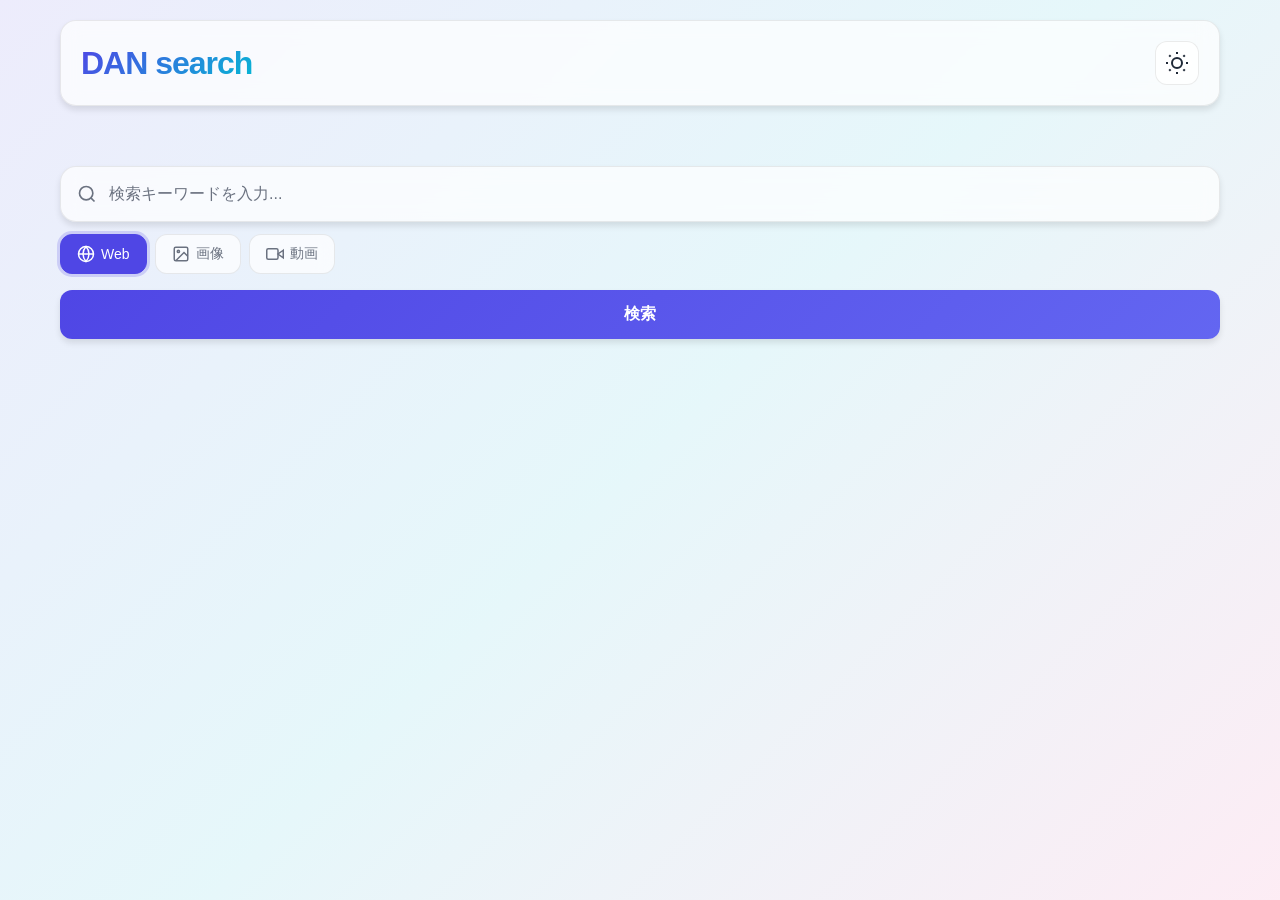
==== index.html @ fa03c146 "Add files via upload" ====
<!DOCTYPE html>
<html lang="ja">
<head>
    <meta charset="UTF-8">
    <meta name="viewport" content="width=device-width, initial-scale=1.0">
    <title>DAN search - 検索エンジン</title>
    <link rel="stylesheet" href="style.css">
    <link rel="icon" href="data:image/svg+xml,<svg xmlns='http://www.w3.org/2000/svg' viewBox='0 0 100 100'><text y='75' font-size='75' fill='%234F46E5'>D</text></svg>">
</head>
<body>
    <div class="background-gradient"></div>
    
    <div class="container">
        <!-- ヘッダー -->
        <header class="header">
            <div class="logo-section">
                <h1 class="logo">DAN search</h1>
            </div>
            <button class="theme-toggle" id="themeToggle" title="テーマ切り替え">
                <svg width="24" height="24" viewBox="0 0 24 24" fill="none" stroke="currentColor" stroke-width="2">
                    <circle cx="12" cy="12" r="5"></circle>
                    <line x1="12" y1="1" x2="12" y2="3"></line>
                    <line x1="12" y1="21" x2="12" y2="23"></line>
                    <line x1="4.22" y1="4.22" x2="5.64" y2="5.64"></line>
                    <line x1="18.36" y1="18.36" x2="19.78" y2="19.78"></line>
                    <line x1="1" y1="12" x2="3" y2="12"></line>
                    <line x1="21" y1="12" x2="23" y2="12"></line>
                    <line x1="4.22" y1="19.78" x2="5.64" y2="18.36"></line>
                    <line x1="18.36" y1="5.64" x2="19.78" y2="4.22"></line>
                </svg>
            </button>
        </header>

        <!-- 検索セクション -->
        <div class="search-section" id="searchSection">
            <div class="search-box-wrapper">
                <div class="search-box">
                    <svg class="search-icon" width="20" height="20" viewBox="0 0 24 24" fill="none" stroke="currentColor" stroke-width="2">
                        <circle cx="11" cy="11" r="8"></circle>
                        <path d="m21 21-4.35-4.35"></path>
                    </svg>
                    <input 
                        type="text" 
                        id="searchInput" 
                        class="search-input" 
                        placeholder="検索キーワードを入力..."
                        autocomplete="off"
                    >
                    <button class="clear-btn" id="clearBtn" style="display: none;">
                        <svg width="18" height="18" viewBox="0 0 24 24" fill="none" stroke="currentColor" stroke-width="2">
                            <line x1="18" y1="6" x2="6" y2="18"></line>
                            <line x1="6" y1="6" x2="18" y2="18"></line>
                        </svg>
                    </button>
                </div>

                <!-- タブ -->
                <div class="search-tabs">
                    <button class="tab-btn active" data-type="web">
                        <svg width="18" height="18" viewBox="0 0 24 24" fill="none" stroke="currentColor" stroke-width="2">
                            <circle cx="12" cy="12" r="10"></circle>
                            <path d="M2 12h20"></path>
                            <path d="M12 2a15.3 15.3 0 0 1 4 10 15.3 15.3 0 0 1-4 10 15.3 15.3 0 0 1-4-10 15.3 15.3 0 0 1 4-10z"></path>
                        </svg>
                        Web
                    </button>
                    <button class="tab-btn" data-type="image">
                        <svg width="18" height="18" viewBox="0 0 24 24" fill="none" stroke="currentColor" stroke-width="2">
                            <rect x="3" y="3" width="18" height="18" rx="2" ry="2"></rect>
                            <circle cx="8.5" cy="8.5" r="1.5"></circle>
                            <polyline points="21 15 16 10 5 21"></polyline>
                        </svg>
                        画像
                    </button>
                    <button class="tab-btn" data-type="video">
                        <svg width="18" height="18" viewBox="0 0 24 24" fill="none" stroke="currentColor" stroke-width="2">
                            <polygon points="23 7 16 12 23 17 23 7"></polygon>
                            <rect x="1" y="5" width="15" height="14" rx="2" ry="2"></rect>
                        </svg>
                        動画
                    </button>
                </div>
            </div>

            <!-- 検索ボタン -->
            <button class="search-btn" id="searchBtn">検索</button>
        </div>

        <!-- 結果セクション -->
        <div class="results-section" id="resultsSection" style="display: none;">
            <div class="results-header">
                <h2>検索結果</h2>
                <button class="back-btn" id="backBtn">← 戻る</button>
            </div>
            
            <div class="loading" id="loading" style="display: none;">
                <div class="spinner"></div>
                <p>検索中...</p>
            </div>

            <div class="results-container" id="resultsContainer"></div>
            <div class="error-message" id="errorMessage" style="display: none;"></div>
        </div>
    </div>

    <script src="script.js"></script>
</body>
</html>
---- style.css ----
/* ===== カラースキーム定義 ===== */
:root {
    --primary: #4F46E5;
    --primary-light: #6366F1;
    --primary-dark: #4338CA;
    --secondary: #06B6D4;
    --accent: #EC4899;
    --bg-primary: #ffffff;
    --bg-secondary: #F3F4F6;
    --bg-glass: rgba(255, 255, 255, 0.7);
    --text-primary: #1F2937;
    --text-secondary: #6B7280;
    --border-color: rgba(0, 0, 0, 0.08);
    --shadow-sm: 0 1px 2px rgba(0, 0, 0, 0.05);
    --shadow-md: 0 4px 6px rgba(0, 0, 0, 0.1);
    --shadow-lg: 0 10px 25px rgba(0, 0, 0, 0.15);
}

/* ダークモード */
[data-theme="dark"] {
    --bg-primary: #111827;
    --bg-secondary: #1F2937;
    --bg-glass: rgba(17, 24, 39, 0.7);
    --text-primary: #F9FAFB;
    --text-secondary: #D1D5DB;
    --border-color: rgba(255, 255, 255, 0.1);
    --shadow-lg: 0 10px 25px rgba(0, 0, 0, 0.3);
}

* {
    margin: 0;
    padding: 0;
    box-sizing: border-box;
}

html, body {
    height: 100%;
    width: 100%;
}

body {
    font-family: 'Segoe UI', -apple-system, BlinkMacSystemFont, 'Helvetica Neue', sans-serif;
    background-color: var(--bg-primary);
    color: var(--text-primary);
    transition: background-color 0.3s ease, color 0.3s ease;
    overflow-x: hidden;
}

/* ===== バックグラウンドグラデーション ===== */
.background-gradient {
    position: fixed;
    top: 0;
    left: 0;
    width: 100%;
    height: 100%;
    z-index: -1;
    background: linear-gradient(135deg, 
        var(--primary) 0%, 
        var(--secondary) 50%, 
        var(--accent) 100%);
    opacity: 0.1;
    pointer-events: none;
}

[data-theme="dark"] .background-gradient {
    opacity: 0.05;
}

/* ===== コンテナ ===== */
.container {
    max-width: 1200px;
    margin: 0 auto;
    padding: 20px;
    min-height: 100vh;
}

/* ===== ヘッダー ===== */
.header {
    display: flex;
    justify-content: space-between;
    align-items: center;
    margin-bottom: 60px;
    padding: 20px;
    background: var(--bg-glass);
    backdrop-filter: blur(10px);
    border-radius: 16px;
    border: 1px solid var(--border-color);
    box-shadow: var(--shadow-md);
    animation: slideDown 0.5s ease;
}

@keyframes slideDown {
    from {
        opacity: 0;
        transform: translateY(-20px);
    }
    to {
        opacity: 1;
        transform: translateY(0);
    }
}

.logo-section {
    display: flex;
    align-items: center;
    gap: 12px;
}

.logo {
    font-size: 32px;
    font-weight: 800;
    background: linear-gradient(135deg, var(--primary) 0%, var(--secondary) 100%);
    -webkit-background-clip: text;
    -webkit-text-fill-color: transparent;
    background-clip: text;
    letter-spacing: -1px;
}

/* ===== テーマトグルボタン ===== */
.theme-toggle {
    width: 44px;
    height: 44px;
    border-radius: 12px;
    border: 1px solid var(--border-color);
    background: var(--bg-glass);
    backdrop-filter: blur(10px);
    cursor: pointer;
    display: flex;
    align-items: center;
    justify-content: center;
    color: var(--text-primary);
    transition: all 0.3s ease;
}

.theme-toggle:hover {
    background: var(--primary);
    color: white;
    transform: scale(1.05);
}

/* ===== 検索セクション ===== */
.search-section {
    display: flex;
    flex-direction: column;
    gap: 16px;
    margin-bottom: 40px;
    animation: fadeInUp 0.6s ease 0.1s both;
}

@keyframes fadeInUp {
    from {
        opacity: 0;
        transform: translateY(20px);
    }
    to {
        opacity: 1;
        transform: translateY(0);
    }
}

.search-box-wrapper {
    display: flex;
    flex-direction: column;
    gap: 12px;
}

.search-box {
    display: flex;
    align-items: center;
    background: var(--bg-glass);
    backdrop-filter: blur(10px);
    border: 1px solid var(--border-color);
    border-radius: 16px;
    padding: 0 16px;
    height: 56px;
    box-shadow: var(--shadow-md);
    transition: all 0.3s ease;
}

.search-box:focus-within {
    border-color: var(--primary);
    box-shadow: var(--shadow-lg), 0 0 0 3px rgba(79, 70, 229, 0.1);
}

.search-icon {
    color: var(--text-secondary);
    margin-right: 12px;
    flex-shrink: 0;
}

.search-input {
    flex: 1;
    border: none;
    background: transparent;
    font-size: 16px;
    color: var(--text-primary);
    outline: none;
    font-family: inherit;
}

.search-input::placeholder {
    color: var(--text-secondary);
}

.clear-btn {
    background: none;
    border: none;
    cursor: pointer;
    color: var(--text-secondary);
    padding: 4px;
    display: flex;
    align-items: center;
    justify-content: center;
    transition: color 0.2s ease;
}

.clear-btn:hover {
    color: var(--text-primary);
}

/* ===== タブ ===== */
.search-tabs {
    display: flex;
    gap: 8px;
    flex-wrap: wrap;
}

.tab-btn {
    display: flex;
    align-items: center;
    gap: 6px;
    padding: 10px 16px;
    background: var(--bg-glass);
    backdrop-filter: blur(10px);
    border: 1px solid var(--border-color);
    border-radius: 12px;
    color: var(--text-secondary);
    cursor: pointer;
    font-size: 14px;
    font-weight: 500;
    transition: all 0.3s ease;
}

.tab-btn:hover {
    border-color: var(--primary);
    color: var(--primary);
    transform: translateY(-2px);
}

.tab-btn.active {
    background: var(--primary);
    color: white;
    border-color: var(--primary);
    box-shadow: 0 0 0 3px rgba(79, 70, 229, 0.2);
}

/* ===== 検索ボタン ===== */
.search-btn {
    padding: 14px 32px;
    background: linear-gradient(135deg, var(--primary) 0%, var(--primary-light) 100%);
    color: white;
    border: none;
    border-radius: 12px;
    font-size: 16px;
    font-weight: 600;
    cursor: pointer;
    transition: all 0.3s ease;
    box-shadow: var(--shadow-md);
    min-height: 48px;
}

.search-btn:hover {
    transform: translateY(-2px);
    box-shadow: var(--shadow-lg);
}

.search-btn:active {
    transform: translateY(0);
}

/* ===== 結果セクション ===== */
.results-section {
    animation: fadeInUp 0.6s ease;
}

.results-header {
    display: flex;
    justify-content: space-between;
    align-items: center;
    margin-bottom: 24px;
    padding: 20px;
    background: var(--bg-glass);
    backdrop-filter: blur(10px);
    border-radius: 16px;
    border: 1px solid var(--border-color);
}

.results-header h2 {
    font-size: 24px;
    font-weight: 700;
}

.back-btn {
    padding: 10px 16px;
    background: var(--bg-secondary);
    border: 1px solid var(--border-color);
    border-radius: 8px;
    color: var(--text-primary);
    cursor: pointer;
    font-weight: 500;
    transition: all 0.3s ease;
}

.back-btn:hover {
    background: var(--primary);
    color: white;
    transform: translateX(-4px);
}

/* ===== ローディング ===== */
.loading {
    display: flex;
    flex-direction: column;
    align-items: center;
    justify-content: center;
    padding: 60px 20px;
}

.spinner {
    width: 48px;
    height: 48px;
    border: 4px solid var(--border-color);
    border-top-color: var(--primary);
    border-radius: 50%;
    animation: spin 1s linear infinite;
    margin-bottom: 16px;
}

@keyframes spin {
    to { transform: rotate(360deg); }
}

.loading p {
    color: var(--text-secondary);
    font-size: 16px;
}

/* ===== 結果コンテナ ===== */
.results-container {
    display: grid;
    grid-template-columns: repeat(auto-fill, minmax(300px, 1fr));
    gap: 16px;
}

.result-card {
    background: var(--bg-glass);
    backdrop-filter: blur(10px);
    border: 1px solid var(--border-color);
    border-radius: 12px;
    overflow: hidden;
    transition: all 0.3s ease;
    animation: scaleIn 0.4s ease;
}

@keyframes scaleIn {
    from {
        opacity: 0;
        transform: scale(0.95);
    }
    to {
        opacity: 1;
        transform: scale(1);
    }
}

.result-card:hover {
    transform: translateY(-4px);
    box-shadow: var(--shadow-lg);
    border-color: var(--primary);
}

/* ===== Web検索結果 ===== */
.result-text {
    padding: 16px;
}

.result-text a {
    display: block;
    color: var(--primary);
    text-decoration: none;
    font-size: 16px;
    font-weight: 600;
    margin-bottom: 8px;
    transition: color 0.2s ease;
    word-break: break-word;
}

.result-text a:hover {
    color: var(--primary-dark);
    text-decoration: underline;
}

.result-url {
    color: var(--text-secondary);
    font-size: 12px;
    margin-bottom: 8px;
    word-break: break-all;
}

.result-description {
    color: var(--text-primary);
    font-size: 14px;
    line-height: 1.5;
}

/* ===== 画像検索結果 ===== */
.result-image {
    width: 100%;
    height: 200px;
    object-fit: cover;
    background: var(--bg-secondary);
}

.image-info {
    padding: 12px;
}

.image-title {
    color: var(--text-primary);
    font-size: 14px;
    font-weight: 600;
    margin-bottom: 8px;
    word-break: break-word;
}

/* ===== エラーメッセージ ===== */
.error-message {
    padding: 20px;
    background: rgba(239, 68, 68, 0.1);
    border: 1px solid rgba(239, 68, 68, 0.3);
    border-radius: 12px;
    color: #DC2626;
    text-align: center;
}

/* ===== スマートフォン対応 ===== */
@media (max-width: 768px) {
    .container {
        padding: 12px;
    }

    .header {
        margin-bottom: 40px;
        padding: 16px;
    }

    .logo {
        font-size: 24px;
    }

    .search-section {
        margin-bottom: 30px;
    }

    .search-box {
        height: 48px;
        padding: 0 12px;
    }

    .search-input {
        font-size: 16px;
    }

    .search-tabs {
        justify-content: space-between;
    }

    .tab-btn {
        flex: 1;
        min-width: calc(33.333% - 6px);
        justify-content: center;
    }

    .search-btn {
        font-size: 14px;
        padding: 12px 24px;
    }

    .results-container {
        grid-template-columns: 1fr;
    }

    .results-header {
        flex-direction: column;
        gap: 12px;
        align-items: flex-start;
    }

    .back-btn {
        width: 100%;
        text-align: center;
    }

    .result-image {
        height: 250px;
    }
}

@media (max-width: 480px) {
    .container {
        padding: 8px;
    }

    .logo {
        font-size: 20px;
    }

    .search-box {
        border-radius: 12px;
    }

    .tab-btn {
        min-width: calc(33.333% - 4px);
        padding: 8px 8px;
        font-size: 12px;
    }

    .tab-btn svg {
        width: 16px;
        height: 16px;
    }

    .results-header h2 {
        font-size: 20px;
    }

    .result-text a {
        font-size: 14px;
    }

    .result-description {
        font-size: 13px;
    }
}

/* ===== ダークモード用の追加スタイル ===== */
[data-theme="dark"] .search-box:focus-within {
    box-shadow: var(--shadow-lg), 0 0 0 3px rgba(99, 102, 241, 0.2);
}

[data-theme="dark"] .tab-btn.active {
    box-shadow: 0 0 0 3px rgba(99, 102, 241, 0.3);
}

/* ===== アクセシビリティ ===== */
@media (prefers-reduced-motion: reduce) {
    * {
        animation-duration: 0.01ms !important;
        animation-iteration-count: 1 !important;
        transition-duration: 0.01ms !important;
    }
}

/* ===== プリント対応 ===== */
@media print {
    .header,
    .search-section,
    .back-btn,
    .theme-toggle {
        display: none;
    }

    .result-card {
        page-break-inside: avoid;
    }
}
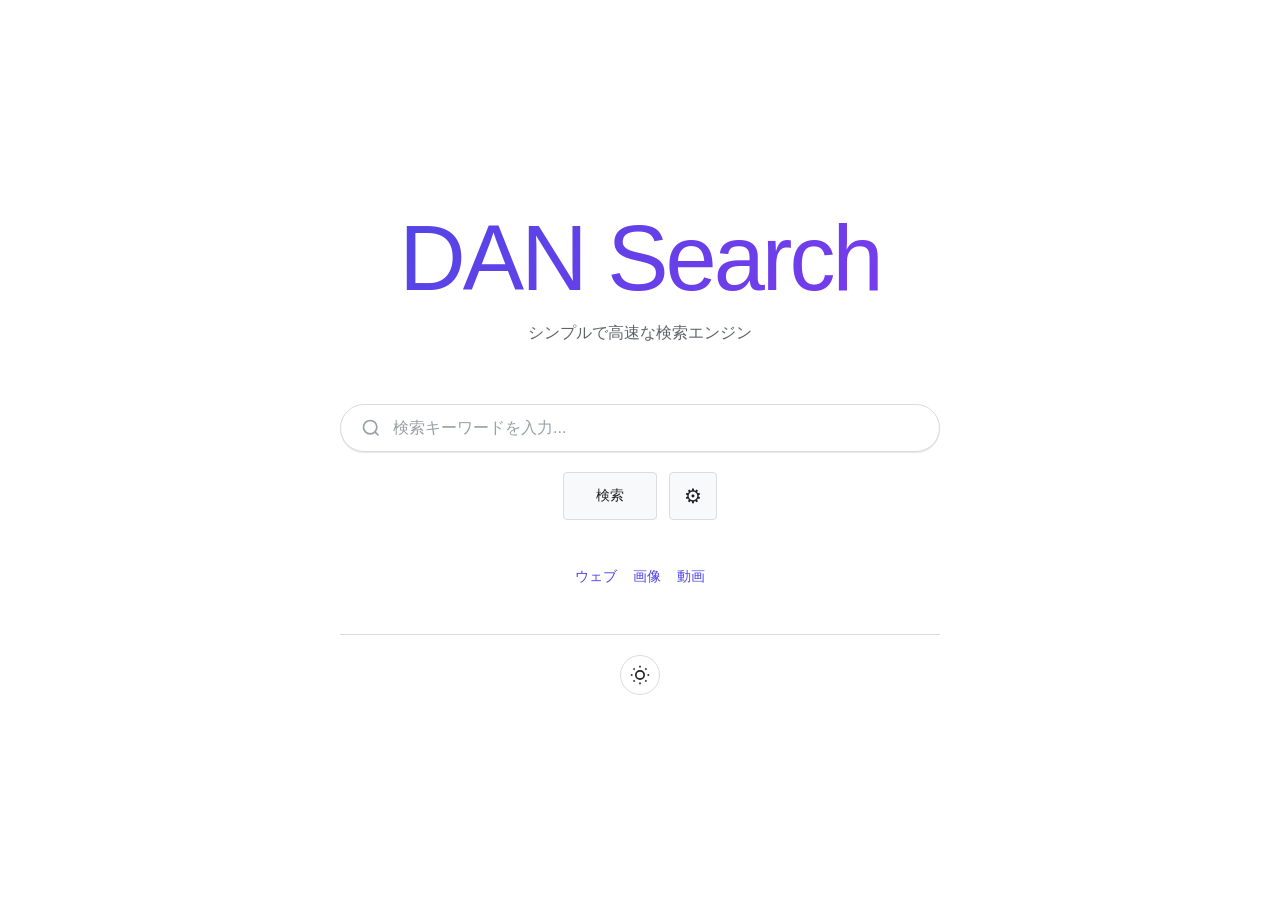
==== commit 0b3331a4: "Add files via upload" ====
--- a/index.html
+++ b/index.html
@@ -3,21 +3,100 @@
 <head>
     <meta charset="UTF-8">
     <meta name="viewport" content="width=device-width, initial-scale=1.0">
-    <title>DAN search - 検索エンジン</title>
+    <title>DAN Search - シンプルな検索エンジン</title>
     <link rel="stylesheet" href="style.css">
-    <link rel="icon" href="data:image/svg+xml,<svg xmlns='http://www.w3.org/2000/svg' viewBox='0 0 100 100'><text y='75' font-size='75' fill='%234F46E5'>D</text></svg>">
+    <link rel="icon" href="data:image/svg+xml,<svg xmlns='http://www.w3.org/2000/svg' viewBox='0 0 100 100'><circle cx='50' cy='50' r='45' fill='%234F46E5'/><text x='50' y='65' font-size='60' font-weight='bold' fill='white' text-anchor='middle'>D</text></svg>">
 </head>
 <body>
-    <div class="background-gradient"></div>
-    
-    <div class="container">
+    <!-- ホームページ -->
+    <div class="home-page" id="homePage">
+        <div class="home-container">
+            <!-- ロゴセクション -->
+            <div class="logo-container">
+                <h1 class="logo">DAN Search</h1>
+                <p class="tagline">シンプルで高速な検索エンジン</p>
+            </div>
+
+            <!-- 検索ボックス -->
+            <div class="search-wrapper">
+                <div class="search-box">
+                    <svg class="search-icon" viewBox="0 0 24 24" fill="none" stroke="currentColor" stroke-width="2">
+                        <circle cx="11" cy="11" r="8"></circle>
+                        <path d="m21 21-4.35-4.35"></path>
+                    </svg>
+                    <input 
+                        type="text" 
+                        id="searchInput" 
+                        class="search-input" 
+                        placeholder="検索キーワードを入力..."
+                        autocomplete="off"
+                    >
+                    <button class="clear-btn" id="clearBtn" style="display: none;" title="クリア">
+                        <svg viewBox="0 0 24 24" fill="none" stroke="currentColor" stroke-width="2">
+                            <line x1="18" y1="6" x2="6" y2="18"></line>
+                            <line x1="6" y1="6" x2="18" y2="18"></line>
+                        </svg>
+                    </button>
+                </div>
+
+                <!-- 検索ボタンとオプション -->
+                <div class="search-controls">
+                    <button class="search-btn" id="searchBtn">検索</button>
+                    <button class="settings-btn" id="settingsBtn" title="設定">⚙</button>
+                </div>
+            </div>
+
+            <!-- クイックリンク -->
+            <div class="quick-links">
+                <a href="#" class="quick-link" data-type="web">ウェブ</a>
+                <a href="#" class="quick-link" data-type="image">画像</a>
+                <a href="#" class="quick-link" data-type="video">動画</a>
+            </div>
+
+            <!-- フッター -->
+            <footer class="home-footer">
+                <button class="theme-toggle" id="themeToggle" title="テーマ切り替え">
+                    <svg viewBox="0 0 24 24" fill="none" stroke="currentColor" stroke-width="2">
+                        <circle cx="12" cy="12" r="5"></circle>
+                        <line x1="12" y1="1" x2="12" y2="3"></line>
+                        <line x1="12" y1="21" x2="12" y2="23"></line>
+                        <line x1="4.22" y1="4.22" x2="5.64" y2="5.64"></line>
+                        <line x1="18.36" y1="18.36" x2="19.78" y2="19.78"></line>
+                        <line x1="1" y1="12" x2="3" y2="12"></line>
+                        <line x1="21" y1="12" x2="23" y2="12"></line>
+                        <line x1="4.22" y1="19.78" x2="5.64" y2="18.36"></line>
+                        <line x1="18.36" y1="5.64" x2="19.78" y2="4.22"></line>
+                    </svg>
+                </button>
+            </footer>
+        </div>
+    </div>
+
+    <!-- 検索結果ページ -->
+    <div class="results-page" id="resultsPage" style="display: none;">
         <!-- ヘッダー -->
-        <header class="header">
-            <div class="logo-section">
-                <h1 class="logo">DAN search</h1>
+        <header class="results-header">
+            <div class="header-logo">
+                <h1 class="logo-small">DAN</h1>
             </div>
-            <button class="theme-toggle" id="themeToggle" title="テーマ切り替え">
-                <svg width="24" height="24" viewBox="0 0 24 24" fill="none" stroke="currentColor" stroke-width="2">
+            <div class="header-search">
+                <div class="search-box-small">
+                    <svg class="search-icon" viewBox="0 0 24 24" fill="none" stroke="currentColor" stroke-width="2">
+                        <circle cx="11" cy="11" r="8"></circle>
+                        <path d="m21 21-4.35-4.35"></path>
+                    </svg>
+                    <input 
+                        type="text" 
+                        id="searchInputHeader" 
+                        class="search-input-small" 
+                        placeholder="検索..."
+                        autocomplete="off"
+                    >
+                    <button class="search-btn-small" id="searchBtnHeader">検索</button>
+                </div>
+            </div>
+            <button class="theme-toggle" id="themeToggleResults" title="テーマ切り替え">
+                <svg viewBox="0 0 24 24" fill="none" stroke="currentColor" stroke-width="2">
                     <circle cx="12" cy="12" r="5"></circle>
                     <line x1="12" y1="1" x2="12" y2="3"></line>
                     <line x1="12" y1="21" x2="12" y2="23"></line>
@@ -31,76 +110,33 @@
             </button>
         </header>
 
-        <!-- 検索セクション -->
-        <div class="search-section" id="searchSection">
-            <div class="search-box-wrapper">
-                <div class="search-box">
-                    <svg class="search-icon" width="20" height="20" viewBox="0 0 24 24" fill="none" stroke="currentColor" stroke-width="2">
-                        <circle cx="11" cy="11" r="8"></circle>
-                        <path d="m21 21-4.35-4.35"></path>
-                    </svg>
-                    <input 
-                        type="text" 
-                        id="searchInput" 
-                        class="search-input" 
-                        placeholder="検索キーワードを入力..."
-                        autocomplete="off"
-                    >
-                    <button class="clear-btn" id="clearBtn" style="display: none;">
-                        <svg width="18" height="18" viewBox="0 0 24 24" fill="none" stroke="currentColor" stroke-width="2">
-                            <line x1="18" y1="6" x2="6" y2="18"></line>
-                            <line x1="6" y1="6" x2="18" y2="18"></line>
-                        </svg>
-                    </button>
-                </div>
-
-                <!-- タブ -->
-                <div class="search-tabs">
-                    <button class="tab-btn active" data-type="web">
-                        <svg width="18" height="18" viewBox="0 0 24 24" fill="none" stroke="currentColor" stroke-width="2">
-                            <circle cx="12" cy="12" r="10"></circle>
-                            <path d="M2 12h20"></path>
-                            <path d="M12 2a15.3 15.3 0 0 1 4 10 15.3 15.3 0 0 1-4 10 15.3 15.3 0 0 1-4-10 15.3 15.3 0 0 1 4-10z"></path>
-                        </svg>
-                        Web
-                    </button>
-                    <button class="tab-btn" data-type="image">
-                        <svg width="18" height="18" viewBox="0 0 24 24" fill="none" stroke="currentColor" stroke-width="2">
-                            <rect x="3" y="3" width="18" height="18" rx="2" ry="2"></rect>
-                            <circle cx="8.5" cy="8.5" r="1.5"></circle>
-                            <polyline points="21 15 16 10 5 21"></polyline>
-                        </svg>
-                        画像
-                    </button>
-                    <button class="tab-btn" data-type="video">
-                        <svg width="18" height="18" viewBox="0 0 24 24" fill="none" stroke="currentColor" stroke-width="2">
-                            <polygon points="23 7 16 12 23 17 23 7"></polygon>
-                            <rect x="1" y="5" width="15" height="14" rx="2" ry="2"></rect>
-                        </svg>
-                        動画
-                    </button>
-                </div>
+        <!-- 検索情報 -->
+        <div class="search-info">
+            <span id="resultStats"></span>
+            <div class="filter-tabs">
+                <button class="filter-tab active" data-type="web">全て</button>
+                <button class="filter-tab" data-type="image">画像</button>
+                <button class="filter-tab" data-type="video">動画</button>
             </div>
-
-            <!-- 検索ボタン -->
-            <button class="search-btn" id="searchBtn">検索</button>
         </div>
 
-        <!-- 結果セクション -->
-        <div class="results-section" id="resultsSection" style="display: none;">
-            <div class="results-header">
-                <h2>検索結果</h2>
-                <button class="back-btn" id="backBtn">← 戻る</button>
-            </div>
-            
+        <!-- メインコンテンツ -->
+        <div class="results-container">
+            <!-- ローディング -->
             <div class="loading" id="loading" style="display: none;">
                 <div class="spinner"></div>
                 <p>検索中...</p>
             </div>
 
-            <div class="results-container" id="resultsContainer"></div>
+            <!-- 結果リスト -->
+            <div class="results-list" id="resultsList"></div>
+
+            <!-- エラーメッセージ -->
             <div class="error-message" id="errorMessage" style="display: none;"></div>
         </div>
+
+        <!-- ページネーション -->
+        <div class="pagination" id="pagination"></div>
     </div>
 
     <script src="script.js"></script>
--- a/style.css
+++ b/style.css
@@ -1,30 +1,28 @@
-/* ===== カラースキーム定義 ===== */
+/* ===== CSS Variable ===== */
 :root {
     --primary: #4F46E5;
-    --primary-light: #6366F1;
-    --primary-dark: #4338CA;
-    --secondary: #06B6D4;
-    --accent: #EC4899;
+    --primary-hover: #4338CA;
+    --secondary: #6366F1;
+    --text-primary: #202124;
+    --text-secondary: #5F6368;
+    --text-light: #9AA0A6;
     --bg-primary: #ffffff;
-    --bg-secondary: #F3F4F6;
-    --bg-glass: rgba(255, 255, 255, 0.7);
-    --text-primary: #1F2937;
-    --text-secondary: #6B7280;
-    --border-color: rgba(0, 0, 0, 0.08);
-    --shadow-sm: 0 1px 2px rgba(0, 0, 0, 0.05);
-    --shadow-md: 0 4px 6px rgba(0, 0, 0, 0.1);
-    --shadow-lg: 0 10px 25px rgba(0, 0, 0, 0.15);
-}
-
-/* ダークモード */
+    --bg-secondary: #F8F9FA;
+    --bg-tertiary: #F1F3F4;
+    --border: #DADCE0;
+    --shadow-sm: 0 1px 1px rgba(0, 0, 0, 0.1);
+    --shadow-md: 0 2px 5px 1px rgba(0, 0, 0, 0.1);
+    --shadow-lg: 0 4px 11px rgba(0, 0, 0, 0.1);
+}
+
 [data-theme="dark"] {
-    --bg-primary: #111827;
-    --bg-secondary: #1F2937;
-    --bg-glass: rgba(17, 24, 39, 0.7);
-    --text-primary: #F9FAFB;
-    --text-secondary: #D1D5DB;
-    --border-color: rgba(255, 255, 255, 0.1);
-    --shadow-lg: 0 10px 25px rgba(0, 0, 0, 0.3);
+    --text-primary: #E8EAED;
+    --text-secondary: #BDC1C6;
+    --text-light: #9AA0A6;
+    --bg-primary: #121212;
+    --bg-secondary: #1F1F1F;
+    --bg-tertiary: #2C2C2C;
+    --border: #3C4043;
 }
 
 * {
@@ -39,151 +37,83 @@
 }
 
 body {
-    font-family: 'Segoe UI', -apple-system, BlinkMacSystemFont, 'Helvetica Neue', sans-serif;
+    font-family: -apple-system, BlinkMacSystemFont, 'Segoe UI', Roboto, Oxygen, Ubuntu, Cantarell, 'Helvetica Neue', sans-serif;
     background-color: var(--bg-primary);
     color: var(--text-primary);
-    transition: background-color 0.3s ease, color 0.3s ease;
-    overflow-x: hidden;
-}
-
-/* ===== バックグラウンドグラデーション ===== */
-.background-gradient {
-    position: fixed;
-    top: 0;
-    left: 0;
+    transition: background-color 0.2s, color 0.2s;
+}
+
+/* ===== ホームページ ===== */
+.home-page {
+    display: flex;
+    align-items: center;
+    justify-content: center;
+    min-height: 100vh;
+    background-color: var(--bg-primary);
+    padding: 20px;
+}
+
+.home-container {
     width: 100%;
-    height: 100%;
-    z-index: -1;
-    background: linear-gradient(135deg, 
-        var(--primary) 0%, 
-        var(--secondary) 50%, 
-        var(--accent) 100%);
-    opacity: 0.1;
-    pointer-events: none;
-}
-
-[data-theme="dark"] .background-gradient {
-    opacity: 0.05;
-}
-
-/* ===== コンテナ ===== */
-.container {
-    max-width: 1200px;
-    margin: 0 auto;
-    padding: 20px;
-    min-height: 100vh;
-}
-
-/* ===== ヘッダー ===== */
-.header {
-    display: flex;
-    justify-content: space-between;
-    align-items: center;
+    max-width: 600px;
+    text-align: center;
+}
+
+.logo-container {
     margin-bottom: 60px;
-    padding: 20px;
-    background: var(--bg-glass);
-    backdrop-filter: blur(10px);
-    border-radius: 16px;
-    border: 1px solid var(--border-color);
-    box-shadow: var(--shadow-md);
-    animation: slideDown 0.5s ease;
-}
-
-@keyframes slideDown {
-    from {
-        opacity: 0;
-        transform: translateY(-20px);
-    }
-    to {
-        opacity: 1;
-        transform: translateY(0);
-    }
-}
-
-.logo-section {
-    display: flex;
-    align-items: center;
-    gap: 12px;
 }
 
 .logo {
-    font-size: 32px;
-    font-weight: 800;
-    background: linear-gradient(135deg, var(--primary) 0%, var(--secondary) 100%);
+    font-size: 92px;
+    font-weight: 400;
+    letter-spacing: -3px;
+    background: linear-gradient(135deg, #4F46E5 0%, #7C3AED 100%);
     -webkit-background-clip: text;
     -webkit-text-fill-color: transparent;
     background-clip: text;
-    letter-spacing: -1px;
-}
-
-/* ===== テーマトグルボタン ===== */
-.theme-toggle {
-    width: 44px;
-    height: 44px;
-    border-radius: 12px;
-    border: 1px solid var(--border-color);
-    background: var(--bg-glass);
-    backdrop-filter: blur(10px);
-    cursor: pointer;
-    display: flex;
-    align-items: center;
-    justify-content: center;
-    color: var(--text-primary);
-    transition: all 0.3s ease;
-}
-
-.theme-toggle:hover {
-    background: var(--primary);
-    color: white;
-    transform: scale(1.05);
-}
-
-/* ===== 検索セクション ===== */
-.search-section {
+    margin-bottom: 12px;
+}
+
+.tagline {
+    font-size: 16px;
+    color: var(--text-secondary);
+    font-weight: 400;
+}
+
+/* ===== 検索ボックス（ホーム） ===== */
+.search-wrapper {
     display: flex;
     flex-direction: column;
-    gap: 16px;
+    gap: 20px;
     margin-bottom: 40px;
-    animation: fadeInUp 0.6s ease 0.1s both;
-}
-
-@keyframes fadeInUp {
-    from {
-        opacity: 0;
-        transform: translateY(20px);
-    }
-    to {
-        opacity: 1;
-        transform: translateY(0);
-    }
-}
-
-.search-box-wrapper {
-    display: flex;
-    flex-direction: column;
-    gap: 12px;
 }
 
 .search-box {
     display: flex;
     align-items: center;
-    background: var(--bg-glass);
-    backdrop-filter: blur(10px);
-    border: 1px solid var(--border-color);
-    border-radius: 16px;
-    padding: 0 16px;
-    height: 56px;
+    background-color: var(--bg-primary);
+    border: 1px solid var(--border);
+    border-radius: 24px;
+    padding: 0 20px;
+    height: 48px;
+    box-shadow: var(--shadow-sm);
+    transition: all 0.2s;
+}
+
+.search-box:hover {
     box-shadow: var(--shadow-md);
-    transition: all 0.3s ease;
+    border-color: var(--border);
 }
 
 .search-box:focus-within {
+    box-shadow: var(--shadow-md);
     border-color: var(--primary);
-    box-shadow: var(--shadow-lg), 0 0 0 3px rgba(79, 70, 229, 0.1);
 }
 
 .search-icon {
-    color: var(--text-secondary);
+    width: 20px;
+    height: 20px;
+    color: var(--text-light);
     margin-right: 12px;
     flex-shrink: 0;
 }
@@ -195,361 +125,569 @@
     font-size: 16px;
     color: var(--text-primary);
     outline: none;
-    font-family: inherit;
 }
 
 .search-input::placeholder {
-    color: var(--text-secondary);
+    color: var(--text-light);
 }
 
 .clear-btn {
     background: none;
     border: none;
     cursor: pointer;
+    color: var(--text-light);
+    padding: 4px;
+    display: flex;
+    align-items: center;
+    justify-content: center;
+    transition: color 0.2s;
+    width: 24px;
+    height: 24px;
+}
+
+.clear-btn:hover {
     color: var(--text-secondary);
-    padding: 4px;
-    display: flex;
-    align-items: center;
-    justify-content: center;
-    transition: color 0.2s ease;
-}
-
-.clear-btn:hover {
-    color: var(--text-primary);
-}
-
-/* ===== タブ ===== */
-.search-tabs {
-    display: flex;
-    gap: 8px;
+}
+
+.clear-btn svg {
+    width: 18px;
+    height: 18px;
+}
+
+/* ===== 検索コントロール ===== */
+.search-controls {
+    display: flex;
+    gap: 12px;
+    justify-content: center;
     flex-wrap: wrap;
 }
 
-.tab-btn {
-    display: flex;
-    align-items: center;
-    gap: 6px;
-    padding: 10px 16px;
-    background: var(--bg-glass);
-    backdrop-filter: blur(10px);
-    border: 1px solid var(--border-color);
-    border-radius: 12px;
-    color: var(--text-secondary);
-    cursor: pointer;
+.search-btn {
+    padding: 11px 32px;
+    background-color: #F8F9FA;
+    border: 1px solid var(--border);
+    border-radius: 4px;
+    color: var(--text-primary);
     font-size: 14px;
     font-weight: 500;
-    transition: all 0.3s ease;
-}
-
-.tab-btn:hover {
+    cursor: pointer;
+    transition: all 0.2s;
+}
+
+.search-btn:hover {
+    box-shadow: var(--shadow-sm);
+    border-color: #D3D3D3;
+    background-color: #F8F9FA;
+}
+
+.search-btn:active {
     border-color: var(--primary);
-    color: var(--primary);
-    transform: translateY(-2px);
-}
-
-.tab-btn.active {
-    background: var(--primary);
-    color: white;
-    border-color: var(--primary);
-    box-shadow: 0 0 0 3px rgba(79, 70, 229, 0.2);
-}
-
-/* ===== 検索ボタン ===== */
-.search-btn {
-    padding: 14px 32px;
-    background: linear-gradient(135deg, var(--primary) 0%, var(--primary-light) 100%);
-    color: white;
-    border: none;
-    border-radius: 12px;
-    font-size: 16px;
-    font-weight: 600;
-    cursor: pointer;
-    transition: all 0.3s ease;
-    box-shadow: var(--shadow-md);
-    min-height: 48px;
-}
-
-.search-btn:hover {
-    transform: translateY(-2px);
-    box-shadow: var(--shadow-lg);
-}
-
-.search-btn:active {
-    transform: translateY(0);
-}
-
-/* ===== 結果セクション ===== */
-.results-section {
-    animation: fadeInUp 0.6s ease;
-}
-
-.results-header {
-    display: flex;
-    justify-content: space-between;
-    align-items: center;
-    margin-bottom: 24px;
-    padding: 20px;
-    background: var(--bg-glass);
-    backdrop-filter: blur(10px);
-    border-radius: 16px;
-    border: 1px solid var(--border-color);
-}
-
-.results-header h2 {
-    font-size: 24px;
-    font-weight: 700;
-}
-
-.back-btn {
-    padding: 10px 16px;
-    background: var(--bg-secondary);
-    border: 1px solid var(--border-color);
-    border-radius: 8px;
-    color: var(--text-primary);
-    cursor: pointer;
-    font-weight: 500;
-    transition: all 0.3s ease;
-}
-
-.back-btn:hover {
-    background: var(--primary);
-    color: white;
-    transform: translateX(-4px);
-}
-
-/* ===== ローディング ===== */
-.loading {
-    display: flex;
-    flex-direction: column;
-    align-items: center;
-    justify-content: center;
-    padding: 60px 20px;
-}
-
-.spinner {
+}
+
+.settings-btn {
     width: 48px;
     height: 48px;
-    border: 4px solid var(--border-color);
-    border-top-color: var(--primary);
+    background-color: #F8F9FA;
+    border: 1px solid var(--border);
+    border-radius: 4px;
+    color: var(--text-primary);
+    font-size: 20px;
+    cursor: pointer;
+    transition: all 0.2s;
+    display: flex;
+    align-items: center;
+    justify-content: center;
+}
+
+.settings-btn:hover {
+    box-shadow: var(--shadow-sm);
+}
+
+/* ===== クイックリンク ===== */
+.quick-links {
+    display: flex;
+    gap: 16px;
+    justify-content: center;
+    margin-bottom: 40px;
+    flex-wrap: wrap;
+}
+
+.quick-link {
+    color: var(--primary);
+    text-decoration: none;
+    font-size: 14px;
+    padding: 8px 0;
+    transition: color 0.2s;
+    cursor: pointer;
+}
+
+.quick-link:hover {
+    color: var(--primary-hover);
+    text-decoration: underline;
+}
+
+/* ===== ホームフッター ===== */
+.home-footer {
+    display: flex;
+    justify-content: center;
+    align-items: center;
+    padding-top: 20px;
+    border-top: 1px solid var(--border);
+}
+
+/* ===== テーマトグル ===== */
+.theme-toggle {
+    width: 40px;
+    height: 40px;
     border-radius: 50%;
-    animation: spin 1s linear infinite;
-    margin-bottom: 16px;
-}
-
-@keyframes spin {
-    to { transform: rotate(360deg); }
-}
-
-.loading p {
+    border: 1px solid var(--border);
+    background: var(--bg-primary);
+    cursor: pointer;
+    display: flex;
+    align-items: center;
+    justify-content: center;
+    color: var(--text-primary);
+    transition: all 0.2s;
+}
+
+.theme-toggle:hover {
+    background-color: var(--bg-secondary);
+}
+
+.theme-toggle svg {
+    width: 20px;
+    height: 20px;
+}
+
+/* ===== 結果ページ ===== */
+.results-page {
+    background-color: var(--bg-primary);
+    min-height: 100vh;
+}
+
+/* ===== ヘッダー ===== */
+.results-header {
+    background-color: var(--bg-primary);
+    border-bottom: 1px solid var(--border);
+    padding: 16px 20px;
+    display: flex;
+    align-items: center;
+    gap: 20px;
+    position: sticky;
+    top: 0;
+    z-index: 100;
+    flex-wrap: wrap;
+}
+
+.header-logo {
+    flex-shrink: 0;
+}
+
+.logo-small {
+    font-size: 22px;
+    font-weight: 400;
+    background: linear-gradient(135deg, #4F46E5 0%, #7C3AED 100%);
+    -webkit-background-clip: text;
+    -webkit-text-fill-color: transparent;
+    background-clip: text;
+}
+
+.header-search {
+    flex: 1;
+    min-width: 300px;
+    max-width: 500px;
+}
+
+.search-box-small {
+    display: flex;
+    align-items: center;
+    background-color: var(--bg-secondary);
+    border: 1px solid var(--border);
+    border-radius: 24px;
+    padding: 0 16px;
+    height: 40px;
+    transition: all 0.2s;
+}
+
+.search-box-small:focus-within {
+    border-color: var(--primary);
+    background-color: var(--bg-primary);
+}
+
+.search-input-small {
+    flex: 1;
+    border: none;
+    background: transparent;
+    font-size: 14px;
+    color: var(--text-primary);
+    outline: none;
+    padding: 0 8px;
+}
+
+.search-input-small::placeholder {
+    color: var(--text-light);
+}
+
+.search-btn-small {
+    background: none;
+    border: none;
+    color: var(--primary);
+    cursor: pointer;
+    font-size: 12px;
+    font-weight: 500;
+    padding: 0 8px;
+    transition: color 0.2s;
+}
+
+.search-btn-small:hover {
+    color: var(--primary-hover);
+}
+
+/* ===== 検索情報 ===== */
+.search-info {
+    padding: 16px 20px;
+    border-bottom: 1px solid var(--border);
+    background-color: var(--bg-primary);
+}
+
+#resultStats {
     color: var(--text-secondary);
-    font-size: 16px;
+    font-size: 14px;
+    display: block;
+    margin-bottom: 12px;
+}
+
+.filter-tabs {
+    display: flex;
+    gap: 24px;
+}
+
+.filter-tab {
+    background: none;
+    border: none;
+    color: var(--text-secondary);
+    font-size: 14px;
+    cursor: pointer;
+    padding: 8px 0;
+    border-bottom: 3px solid transparent;
+    transition: all 0.2s;
+}
+
+.filter-tab:hover {
+    color: var(--text-primary);
+}
+
+.filter-tab.active {
+    color: var(--primary);
+    border-bottom-color: var(--primary);
 }
 
 /* ===== 結果コンテナ ===== */
 .results-container {
-    display: grid;
-    grid-template-columns: repeat(auto-fill, minmax(300px, 1fr));
-    gap: 16px;
-}
-
-.result-card {
-    background: var(--bg-glass);
-    backdrop-filter: blur(10px);
-    border: 1px solid var(--border-color);
-    border-radius: 12px;
-    overflow: hidden;
-    transition: all 0.3s ease;
-    animation: scaleIn 0.4s ease;
-}
-
-@keyframes scaleIn {
+    max-width: 600px;
+    margin: 0 auto;
+    padding: 20px;
+}
+
+.results-list {
+    display: flex;
+    flex-direction: column;
+    gap: 32px;
+}
+
+/* ===== 結果カード ===== */
+.result-item {
+    display: flex;
+    flex-direction: column;
+    gap: 4px;
+    animation: fadeIn 0.3s ease;
+}
+
+@keyframes fadeIn {
     from {
         opacity: 0;
-        transform: scale(0.95);
+        transform: translateY(10px);
     }
     to {
         opacity: 1;
-        transform: scale(1);
-    }
-}
-
-.result-card:hover {
-    transform: translateY(-4px);
-    box-shadow: var(--shadow-lg);
-    border-color: var(--primary);
-}
-
-/* ===== Web検索結果 ===== */
-.result-text {
-    padding: 16px;
-}
-
-.result-text a {
-    display: block;
-    color: var(--primary);
-    text-decoration: none;
-    font-size: 16px;
-    font-weight: 600;
-    margin-bottom: 8px;
-    transition: color 0.2s ease;
-    word-break: break-word;
-}
-
-.result-text a:hover {
-    color: var(--primary-dark);
-    text-decoration: underline;
+        transform: translateY(0);
+    }
 }
 
 .result-url {
     color: var(--text-secondary);
     font-size: 12px;
-    margin-bottom: 8px;
-    word-break: break-all;
+    line-height: 1.4;
+}
+
+.result-title {
+    color: var(--primary);
+    text-decoration: none;
+    font-size: 20px;
+    font-weight: 400;
+    line-height: 1.3;
+    cursor: pointer;
+    margin-bottom: 4px;
+    display: inline-block;
+    max-width: 100%;
+    word-break: break-word;
+}
+
+.result-title:hover {
+    text-decoration: underline;
 }
 
 .result-description {
     color: var(--text-primary);
     font-size: 14px;
-    line-height: 1.5;
+    line-height: 1.6;
+    word-break: break-word;
+    max-width: 600px;
 }
 
 /* ===== 画像検索結果 ===== */
+.result-image-item {
+    display: flex;
+    flex-direction: column;
+    gap: 8px;
+    margin-bottom: 16px;
+}
+
 .result-image {
-    width: 100%;
+    width: 200px;
     height: 200px;
     object-fit: cover;
-    background: var(--bg-secondary);
-}
-
-.image-info {
-    padding: 12px;
+    border-radius: 4px;
+    cursor: pointer;
+    transition: opacity 0.2s;
+}
+
+.result-image:hover {
+    opacity: 0.8;
 }
 
 .image-title {
     color: var(--text-primary);
     font-size: 14px;
-    font-weight: 600;
-    margin-bottom: 8px;
-    word-break: break-word;
+    font-weight: 500;
+}
+
+/* ===== ローディング ===== */
+.loading {
+    display: flex;
+    flex-direction: column;
+    align-items: center;
+    justify-content: center;
+    padding: 60px 20px;
+}
+
+.spinner {
+    width: 40px;
+    height: 40px;
+    border: 3px solid var(--bg-secondary);
+    border-top-color: var(--primary);
+    border-radius: 50%;
+    animation: spin 0.8s linear infinite;
+    margin-bottom: 16px;
+}
+
+@keyframes spin {
+    to { transform: rotate(360deg); }
+}
+
+.loading p {
+    color: var(--text-secondary);
+    font-size: 14px;
 }
 
 /* ===== エラーメッセージ ===== */
 .error-message {
     padding: 20px;
-    background: rgba(239, 68, 68, 0.1);
-    border: 1px solid rgba(239, 68, 68, 0.3);
-    border-radius: 12px;
-    color: #DC2626;
-    text-align: center;
-}
-
-/* ===== スマートフォン対応 ===== */
+    background-color: #FEE2E2;
+    border-left: 4px solid #DC2626;
+    border-radius: 4px;
+    color: #991B1B;
+    font-size: 14px;
+}
+
+[data-theme="dark"] .error-message {
+    background-color: rgba(220, 38, 38, 0.15);
+    border-left-color: #EF4444;
+    color: #FECACA;
+}
+
+/* ===== ページネーション ===== */
+.pagination {
+    max-width: 600px;
+    margin: 40px auto;
+    padding: 20px;
+    display: flex;
+    justify-content: center;
+    gap: 8px;
+    flex-wrap: wrap;
+}
+
+.pagination-btn {
+    padding: 10px 16px;
+    background-color: #F8F9FA;
+    border: 1px solid var(--border);
+    border-radius: 4px;
+    color: var(--primary);
+    text-decoration: none;
+    font-size: 14px;
+    cursor: pointer;
+    transition: all 0.2s;
+}
+
+.pagination-btn:hover:not(.pagination-btn.disabled) {
+    background-color: var(--bg-secondary);
+    border-color: var(--text-secondary);
+}
+
+.pagination-btn.disabled {
+    opacity: 0.5;
+    cursor: not-allowed;
+}
+
+.pagination-btn.current {
+    background-color: var(--primary);
+    color: white;
+    border-color: var(--primary);
+}
+
+/* ===== モバイル対応 ===== */
 @media (max-width: 768px) {
-    .container {
-        padding: 12px;
-    }
-
-    .header {
+    .logo {
+        font-size: 56px;
+    }
+
+    .logo-container {
         margin-bottom: 40px;
-        padding: 16px;
-    }
-
-    .logo {
-        font-size: 24px;
-    }
-
-    .search-section {
-        margin-bottom: 30px;
+    }
+
+    .search-wrapper {
+        gap: 16px;
+        margin-bottom: 32px;
     }
 
     .search-box {
-        height: 48px;
-        padding: 0 12px;
-    }
-
-    .search-input {
-        font-size: 16px;
-    }
-
-    .search-tabs {
-        justify-content: space-between;
-    }
-
-    .tab-btn {
+        height: 44px;
+        padding: 0 16px;
+    }
+
+    .search-controls {
+        width: 100%;
+    }
+
+    .search-btn {
         flex: 1;
-        min-width: calc(33.333% - 6px);
-        justify-content: center;
-    }
-
-    .search-btn {
-        font-size: 14px;
-        padding: 12px 24px;
-    }
-
-    .results-container {
-        grid-template-columns: 1fr;
+        min-width: 120px;
+    }
+
+    .settings-btn {
+        width: auto;
+        padding: 11px 20px;
     }
 
     .results-header {
         flex-direction: column;
+        align-items: flex-start;
         gap: 12px;
-        align-items: flex-start;
-    }
-
-    .back-btn {
+        padding: 12px 16px;
+    }
+
+    .header-search {
         width: 100%;
-        text-align: center;
-    }
-
-    .result-image {
-        height: 250px;
+        min-width: unset;
+    }
+
+    .results-container {
+        padding: 16px;
+    }
+
+    .result-title {
+        font-size: 18px;
+    }
+
+    .pagination {
+        margin: 24px auto;
+        padding: 12px;
     }
 }
 
 @media (max-width: 480px) {
-    .container {
-        padding: 8px;
-    }
-
     .logo {
-        font-size: 20px;
+        font-size: 40px;
+        letter-spacing: -2px;
+    }
+
+    .tagline {
+        font-size: 14px;
+    }
+
+    .logo-container {
+        margin-bottom: 30px;
+    }
+
+    .search-wrapper {
+        gap: 12px;
+        margin-bottom: 24px;
     }
 
     .search-box {
-        border-radius: 12px;
-    }
-
-    .tab-btn {
-        min-width: calc(33.333% - 4px);
-        padding: 8px 8px;
-        font-size: 12px;
-    }
-
-    .tab-btn svg {
-        width: 16px;
-        height: 16px;
-    }
-
-    .results-header h2 {
-        font-size: 20px;
-    }
-
-    .result-text a {
+        height: 40px;
+        padding: 0 12px;
+        border-radius: 20px;
+    }
+
+    .search-icon {
+        width: 18px;
+        height: 18px;
+        margin-right: 8px;
+    }
+
+    .search-input {
         font-size: 14px;
+    }
+
+    .search-controls {
+        width: 100%;
+        flex-direction: column;
+    }
+
+    .search-btn,
+    .settings-btn {
+        width: 100%;
+    }
+
+    .results-header {
+        padding: 8px 12px;
+    }
+
+    .logo-small {
+        font-size: 18px;
+    }
+
+    .header-search {
+        flex: 1;
+        min-width: unset;
+    }
+
+    .results-container {
+        padding: 12px;
+    }
+
+    .result-title {
+        font-size: 16px;
     }
 
     .result-description {
         font-size: 13px;
     }
-}
-
-/* ===== ダークモード用の追加スタイル ===== */
-[data-theme="dark"] .search-box:focus-within {
-    box-shadow: var(--shadow-lg), 0 0 0 3px rgba(99, 102, 241, 0.2);
-}
-
-[data-theme="dark"] .tab-btn.active {
-    box-shadow: 0 0 0 3px rgba(99, 102, 241, 0.3);
+
+    .results-list {
+        gap: 24px;
+    }
 }
 
 /* ===== アクセシビリティ ===== */
@@ -563,14 +701,14 @@
 
 /* ===== プリント対応 ===== */
 @media print {
-    .header,
-    .search-section,
-    .back-btn,
+    .results-header,
+    .search-info,
+    .pagination,
     .theme-toggle {
         display: none;
     }
 
-    .result-card {
+    .result-item {
         page-break-inside: avoid;
     }
 }
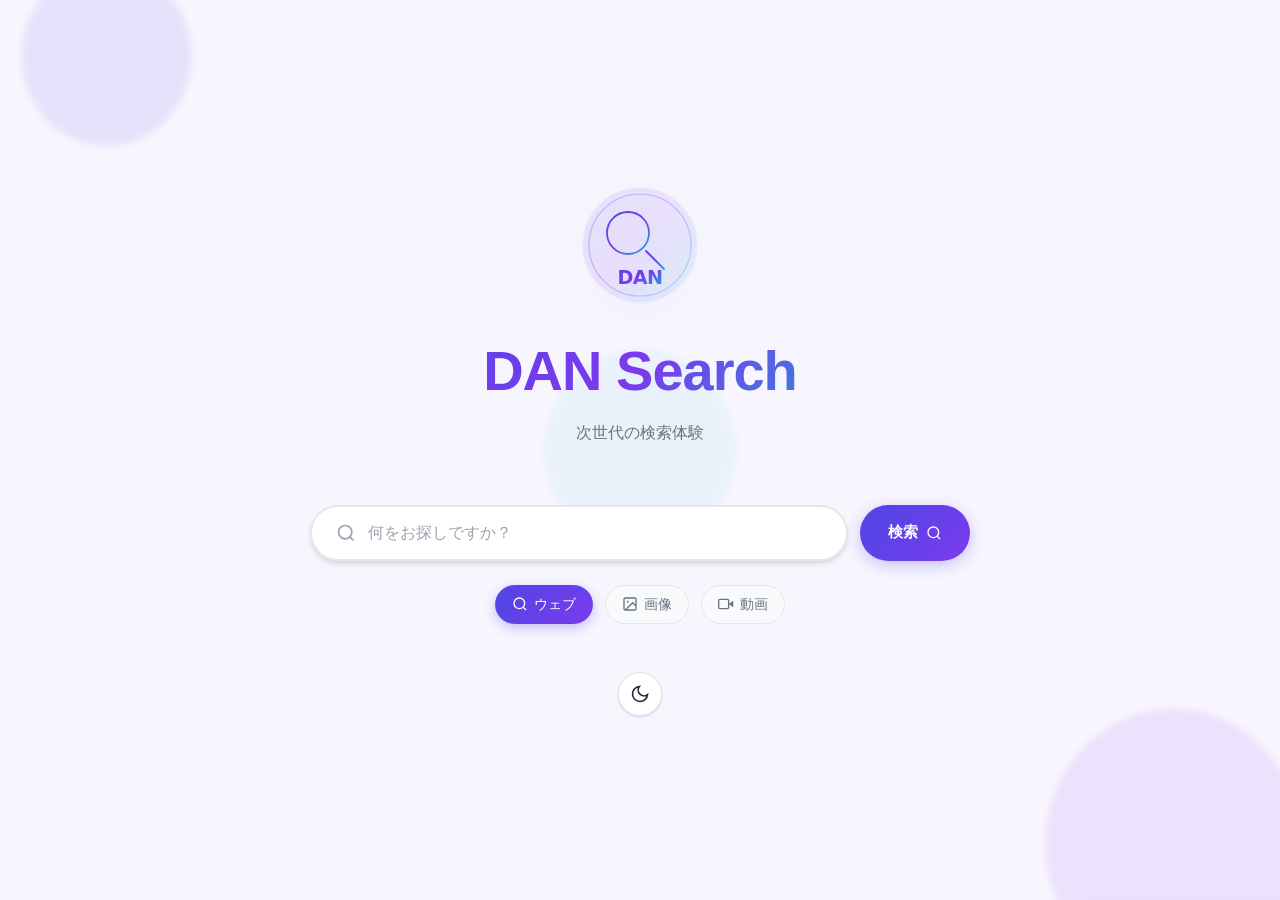
==== commit a7436a25: "Add files via upload" ====
--- a/index.html
+++ b/index.html
@@ -3,69 +3,188 @@
 <head>
     <meta charset="UTF-8">
     <meta name="viewport" content="width=device-width, initial-scale=1.0">
-    <title>DAN Search - シンプルな検索エンジン</title>
+    <title>DAN Search - 次世代検索エンジン</title>
     <link rel="stylesheet" href="style.css">
-    <link rel="icon" href="data:image/svg+xml,<svg xmlns='http://www.w3.org/2000/svg' viewBox='0 0 100 100'><circle cx='50' cy='50' r='45' fill='%234F46E5'/><text x='50' y='65' font-size='60' font-weight='bold' fill='white' text-anchor='middle'>D</text></svg>">
+    <link rel="icon" href="data:image/svg+xml,<svg xmlns='http://www.w3.org/2000/svg' viewBox='0 0 100 100'><defs><linearGradient id='grad' x1='0%' y1='0%' x2='100%' y2='100%'><stop offset='0%' style='stop-color:%234F46E5;stop-opacity:1' /><stop offset='100%' style='stop-color:%237C3AED;stop-opacity:1' /></linearGradient></defs><circle cx='50' cy='50' r='45' fill='url(%23grad)'/><text x='50' y='65' font-size='60' font-weight='bold' fill='white' text-anchor='middle' font-family='system-ui'>D</text></svg>">
 </head>
 <body>
+    <!-- SVGスプライト（使用するアイコン） -->
+    <svg style="display: none;" xmlns="http://www.w3.org/2000/svg">
+        <defs>
+            <!-- 検索アイコン -->
+            <symbol id="icon-search" viewBox="0 0 24 24">
+                <circle cx="11" cy="11" r="8" fill="none" stroke="currentColor" stroke-width="2"/>
+                <path d="m21 21-4.35-4.35" fill="none" stroke="currentColor" stroke-width="2"/>
+            </symbol>
+            
+            <!-- クリアアイコン -->
+            <symbol id="icon-clear" viewBox="0 0 24 24">
+                <line x1="18" y1="6" x2="6" y2="18" stroke="currentColor" stroke-width="2"/>
+                <line x1="6" y1="6" x2="18" y2="18" stroke="currentColor" stroke-width="2"/>
+            </symbol>
+            
+            <!-- 画像アイコン -->
+            <symbol id="icon-image" viewBox="0 0 24 24">
+                <rect x="3" y="3" width="18" height="18" rx="2" fill="none" stroke="currentColor" stroke-width="2"/>
+                <circle cx="8.5" cy="8.5" r="1.5" fill="currentColor"/>
+                <polyline points="21 15 16 10 5 21" fill="none" stroke="currentColor" stroke-width="2"/>
+            </symbol>
+            
+            <!-- 動画アイコン -->
+            <symbol id="icon-video" viewBox="0 0 24 24">
+                <polygon points="23 7 16 12 23 17 23 7" fill="currentColor"/>
+                <rect x="1" y="5" width="15" height="14" rx="2" ry="2" fill="none" stroke="currentColor" stroke-width="2"/>
+            </symbol>
+            
+            <!-- 太陽（ライトモード）アイコン -->
+            <symbol id="icon-sun" viewBox="0 0 24 24">
+                <circle cx="12" cy="12" r="5" fill="none" stroke="currentColor" stroke-width="2"/>
+                <line x1="12" y1="1" x2="12" y2="3" stroke="currentColor" stroke-width="2"/>
+                <line x1="12" y1="21" x2="12" y2="23" stroke="currentColor" stroke-width="2"/>
+                <line x1="4.22" y1="4.22" x2="5.64" y2="5.64" stroke="currentColor" stroke-width="2"/>
+                <line x1="18.36" y1="18.36" x2="19.78" y2="19.78" stroke="currentColor" stroke-width="2"/>
+                <line x1="1" y1="12" x2="3" y2="12" stroke="currentColor" stroke-width="2"/>
+                <line x1="21" y1="12" x2="23" y2="12" stroke="currentColor" stroke-width="2"/>
+                <line x1="4.22" y1="19.78" x2="5.64" y2="18.36" stroke="currentColor" stroke-width="2"/>
+                <line x1="18.36" y1="5.64" x2="19.78" y2="4.22" stroke="currentColor" stroke-width="2"/>
+            </symbol>
+            
+            <!-- 月（ダークモード）アイコン -->
+            <symbol id="icon-moon" viewBox="0 0 24 24">
+                <path d="M21 12.79A9 9 0 1 1 11.21 3 7 7 0 0 0 21 12.79z" fill="none" stroke="currentColor" stroke-width="2"/>
+            </symbol>
+            
+            <!-- 矢印（戻る）アイコン -->
+            <symbol id="icon-arrow-left" viewBox="0 0 24 24">
+                <polyline points="15 18 9 12 15 6" fill="none" stroke="currentColor" stroke-width="2"/>
+            </symbol>
+            
+            <!-- 設定アイコン -->
+            <symbol id="icon-settings" viewBox="0 0 24 24">
+                <circle cx="12" cy="12" r="3" fill="none" stroke="currentColor" stroke-width="2"/>
+                <path d="M12 1v6m0 6v6m-8.07-2.93l4.24-4.24m2.83 9.5l4.24-4.24m8.07-2.93h-6m-6-0h-6m2.93-8.07l4.24 4.24m2.83 9.5L6.17 14.76" fill="none" stroke="currentColor" stroke-width="2"/>
+            </symbol>
+        </defs>
+    </svg>
+
     <!-- ホームページ -->
     <div class="home-page" id="homePage">
+        <!-- 背景デコレーション -->
+        <svg class="background-svg" viewBox="0 0 1200 800" preserveAspectRatio="none" xmlns="http://www.w3.org/2000/svg">
+            <defs>
+                <linearGradient id="bgGradient" x1="0%" y1="0%" x2="100%" y2="100%">
+                    <stop offset="0%" style="stop-color:#4F46E5;stop-opacity:0.05" />
+                    <stop offset="100%" style="stop-color:#7C3AED;stop-opacity:0.05" />
+                </linearGradient>
+                <filter id="blur">
+                    <feGaussianBlur in="SourceGraphic" stdDeviation="3" />
+                </filter>
+            </defs>
+            <rect width="1200" height="800" fill="url(#bgGradient)"/>
+            <!-- 装飾用円 -->
+            <circle cx="100" cy="50" r="80" fill="#4F46E5" opacity="0.1" filter="url(#blur)"/>
+            <circle cx="1100" cy="750" r="120" fill="#7C3AED" opacity="0.1" filter="url(#blur)"/>
+            <circle cx="600" cy="400" r="90" fill="#06B6D4" opacity="0.05" filter="url(#blur)"/>
+        </svg>
+
         <div class="home-container">
             <!-- ロゴセクション -->
             <div class="logo-container">
-                <h1 class="logo">DAN Search</h1>
-                <p class="tagline">シンプルで高速な検索エンジン</p>
+                <svg class="logo-svg" viewBox="0 0 200 200" xmlns="http://www.w3.org/2000/svg">
+                    <defs>
+                        <linearGradient id="logoGradient" x1="0%" y1="0%" x2="100%" y2="100%">
+                            <stop offset="0%" style="stop-color:#4F46E5" />
+                            <stop offset="50%" style="stop-color:#7C3AED" />
+                            <stop offset="100%" style="stop-color:#06B6D4" />
+                        </linearGradient>
+                        <filter id="glow">
+                            <feGaussianBlur stdDeviation="3" result="coloredBlur"/>
+                            <feMerge>
+                                <feMergeNode in="coloredBlur"/>
+                                <feMergeNode in="SourceGraphic"/>
+                            </feMerge>
+                        </filter>
+                    </defs>
+                    
+                    <!-- 背景円 -->
+                    <circle cx="100" cy="100" r="95" fill="url(#logoGradient)" opacity="0.1" filter="url(#glow)"/>
+                    <circle cx="100" cy="100" r="85" fill="none" stroke="url(#logoGradient)" stroke-width="2" opacity="0.3"/>
+                    
+                    <!-- 検索アイコン要素 -->
+                    <g class="logo-icon">
+                        <circle cx="80" cy="80" r="35" fill="none" stroke="url(#logoGradient)" stroke-width="3"/>
+                        <line x1="110" y1="110" x2="140" y2="140" stroke="url(#logoGradient)" stroke-width="3" stroke-linecap="round"/>
+                    </g>
+                    
+                    <!-- テキスト -->
+                    <text x="100" y="165" font-size="32" font-weight="bold" text-anchor="middle" fill="url(#logoGradient)" font-family="system-ui, -apple-system, sans-serif" letter-spacing="-1">DAN</text>
+                </svg>
+                <h1 class="logo-text">DAN Search</h1>
+                <p class="tagline">次世代の検索体験</p>
             </div>
 
             <!-- 検索ボックス -->
             <div class="search-wrapper">
-                <div class="search-box">
-                    <svg class="search-icon" viewBox="0 0 24 24" fill="none" stroke="currentColor" stroke-width="2">
-                        <circle cx="11" cy="11" r="8"></circle>
-                        <path d="m21 21-4.35-4.35"></path>
-                    </svg>
-                    <input 
-                        type="text" 
-                        id="searchInput" 
-                        class="search-input" 
-                        placeholder="検索キーワードを入力..."
-                        autocomplete="off"
-                    >
-                    <button class="clear-btn" id="clearBtn" style="display: none;" title="クリア">
-                        <svg viewBox="0 0 24 24" fill="none" stroke="currentColor" stroke-width="2">
-                            <line x1="18" y1="6" x2="6" y2="18"></line>
-                            <line x1="6" y1="6" x2="18" y2="18"></line>
+                <div class="search-box-container">
+                    <div class="search-box">
+                        <svg class="search-icon" width="20" height="20">
+                            <use xlink:href="#icon-search"></use>
+                        </svg>
+                        <input 
+                            type="text" 
+                            id="searchInput" 
+                            class="search-input" 
+                            placeholder="何をお探しですか？"
+                            autocomplete="off"
+                            spellcheck="false"
+                        >
+                        <button class="clear-btn" id="clearBtn" style="display: none;" title="クリア">
+                            <svg class="clear-icon" width="18" height="18">
+                                <use xlink:href="#icon-clear"></use>
+                            </svg>
+                        </button>
+                    </div>
+                    
+                    <!-- 検索ボタン -->
+                    <button class="search-btn-home" id="searchBtn">
+                        <span>検索</span>
+                        <svg class="btn-icon" width="16" height="16">
+                            <use xlink:href="#icon-search"></use>
                         </svg>
                     </button>
                 </div>
 
-                <!-- 検索ボタンとオプション -->
-                <div class="search-controls">
-                    <button class="search-btn" id="searchBtn">検索</button>
-                    <button class="settings-btn" id="settingsBtn" title="設定">⚙</button>
-                </div>
-            </div>
-
-            <!-- クイックリンク -->
-            <div class="quick-links">
-                <a href="#" class="quick-link" data-type="web">ウェブ</a>
-                <a href="#" class="quick-link" data-type="image">画像</a>
-                <a href="#" class="quick-link" data-type="video">動画</a>
+                <!-- 検索タイプスイッチ -->
+                <div class="search-type-switch">
+                    <label class="switch-label">
+                        <input type="radio" name="searchType" value="web" checked>
+                        <span class="switch-option">
+                            <svg width="16" height="16"><use xlink:href="#icon-search"></use></svg>
+                            ウェブ
+                        </span>
+                    </label>
+                    <label class="switch-label">
+                        <input type="radio" name="searchType" value="image">
+                        <span class="switch-option">
+                            <svg width="16" height="16"><use xlink:href="#icon-image"></use></svg>
+                            画像
+                        </span>
+                    </label>
+                    <label class="switch-label">
+                        <input type="radio" name="searchType" value="video">
+                        <span class="switch-option">
+                            <svg width="16" height="16"><use xlink:href="#icon-video"></use></svg>
+                            動画
+                        </span>
+                    </label>
+                </div>
             </div>
 
             <!-- フッター -->
             <footer class="home-footer">
                 <button class="theme-toggle" id="themeToggle" title="テーマ切り替え">
-                    <svg viewBox="0 0 24 24" fill="none" stroke="currentColor" stroke-width="2">
-                        <circle cx="12" cy="12" r="5"></circle>
-                        <line x1="12" y1="1" x2="12" y2="3"></line>
-                        <line x1="12" y1="21" x2="12" y2="23"></line>
-                        <line x1="4.22" y1="4.22" x2="5.64" y2="5.64"></line>
-                        <line x1="18.36" y1="18.36" x2="19.78" y2="19.78"></line>
-                        <line x1="1" y1="12" x2="3" y2="12"></line>
-                        <line x1="21" y1="12" x2="23" y2="12"></line>
-                        <line x1="4.22" y1="19.78" x2="5.64" y2="18.36"></line>
-                        <line x1="18.36" y1="5.64" x2="19.78" y2="4.22"></line>
+                    <svg class="theme-icon" width="20" height="20">
+                        <use xlink:href="#icon-sun"></use>
                     </svg>
                 </button>
             </footer>
@@ -76,47 +195,71 @@
     <div class="results-page" id="resultsPage" style="display: none;">
         <!-- ヘッダー -->
         <header class="results-header">
-            <div class="header-logo">
-                <h1 class="logo-small">DAN</h1>
-            </div>
-            <div class="header-search">
-                <div class="search-box-small">
-                    <svg class="search-icon" viewBox="0 0 24 24" fill="none" stroke="currentColor" stroke-width="2">
-                        <circle cx="11" cy="11" r="8"></circle>
-                        <path d="m21 21-4.35-4.35"></path>
-                    </svg>
-                    <input 
-                        type="text" 
-                        id="searchInputHeader" 
-                        class="search-input-small" 
-                        placeholder="検索..."
-                        autocomplete="off"
-                    >
-                    <button class="search-btn-small" id="searchBtnHeader">検索</button>
-                </div>
-            </div>
-            <button class="theme-toggle" id="themeToggleResults" title="テーマ切り替え">
-                <svg viewBox="0 0 24 24" fill="none" stroke="currentColor" stroke-width="2">
-                    <circle cx="12" cy="12" r="5"></circle>
-                    <line x1="12" y1="1" x2="12" y2="3"></line>
-                    <line x1="12" y1="21" x2="12" y2="23"></line>
-                    <line x1="4.22" y1="4.22" x2="5.64" y2="5.64"></line>
-                    <line x1="18.36" y1="18.36" x2="19.78" y2="19.78"></line>
-                    <line x1="1" y1="12" x2="3" y2="12"></line>
-                    <line x1="21" y1="12" x2="23" y2="12"></line>
-                    <line x1="4.22" y1="19.78" x2="5.64" y2="18.36"></line>
-                    <line x1="18.36" y1="5.64" x2="19.78" y2="4.22"></line>
-                </svg>
-            </button>
+            <div class="header-content">
+                <button class="back-btn" id="backBtn" title="戻る">
+                    <svg width="20" height="20">
+                        <use xlink:href="#icon-arrow-left"></use>
+                    </svg>
+                </button>
+                
+                <div class="header-logo">
+                    <svg class="logo-mini" viewBox="0 0 200 200" xmlns="http://www.w3.org/2000/svg">
+                        <defs>
+                            <linearGradient id="logoGradient2" x1="0%" y1="0%" x2="100%" y2="100%">
+                                <stop offset="0%" style="stop-color:#4F46E5" />
+                                <stop offset="100%" style="stop-color:#7C3AED" />
+                            </linearGradient>
+                        </defs>
+                        <circle cx="100" cy="100" r="35" fill="none" stroke="url(#logoGradient2)" stroke-width="2"/>
+                        <line x1="125" y1="125" x2="145" y2="145" stroke="url(#logoGradient2)" stroke-width="2"/>
+                        <text x="100" y="155" font-size="20" font-weight="bold" text-anchor="middle" fill="url(#logoGradient2)" font-family="system-ui">DAN</text>
+                    </svg>
+                </div>
+
+                <div class="header-search">
+                    <div class="search-box-small">
+                        <svg class="search-icon" width="18" height="18">
+                            <use xlink:href="#icon-search"></use>
+                        </svg>
+                        <input 
+                            type="text" 
+                            id="searchInputHeader" 
+                            class="search-input-small" 
+                            placeholder="再度検索..."
+                            autocomplete="off"
+                        >
+                        <button class="search-btn-small" id="searchBtnHeader">
+                            <svg width="16" height="16"><use xlink:href="#icon-search"></use></svg>
+                        </button>
+                    </div>
+                </div>
+
+                <button class="theme-toggle" id="themeToggleResults" title="テーマ切り替え">
+                    <svg class="theme-icon" width="20" height="20">
+                        <use xlink:href="#icon-sun"></use>
+                    </svg>
+                </button>
+            </div>
         </header>
 
         <!-- 検索情報 -->
         <div class="search-info">
-            <span id="resultStats"></span>
+            <div class="info-top">
+                <span class="result-stats" id="resultStats"></span>
+            </div>
             <div class="filter-tabs">
-                <button class="filter-tab active" data-type="web">全て</button>
-                <button class="filter-tab" data-type="image">画像</button>
-                <button class="filter-tab" data-type="video">動画</button>
+                <button class="filter-tab active" data-type="web">
+                    <svg width="16" height="16"><use xlink:href="#icon-search"></use></svg>
+                    全て
+                </button>
+                <button class="filter-tab" data-type="image">
+                    <svg width="16" height="16"><use xlink:href="#icon-image"></use></svg>
+                    画像
+                </button>
+                <button class="filter-tab" data-type="video">
+                    <svg width="16" height="16"><use xlink:href="#icon-video"></use></svg>
+                    動画
+                </button>
             </div>
         </div>
 
@@ -124,7 +267,16 @@
         <div class="results-container">
             <!-- ローディング -->
             <div class="loading" id="loading" style="display: none;">
-                <div class="spinner"></div>
+                <svg class="spinner-svg" viewBox="0 0 100 100" xmlns="http://www.w3.org/2000/svg">
+                    <defs>
+                        <linearGradient id="spinnerGradient" x1="0%" y1="0%" x2="100%" y2="100%">
+                            <stop offset="0%" style="stop-color:#4F46E5" />
+                            <stop offset="100%" style="stop-color:#7C3AED" />
+                        </linearGradient>
+                    </defs>
+                    <circle cx="50" cy="50" r="40" fill="none" stroke="url(#spinnerGradient)" stroke-width="4" opacity="0.2"/>
+                    <circle cx="50" cy="50" r="40" fill="none" stroke="url(#spinnerGradient)" stroke-width="4" stroke-dasharray="60 190" class="spinner-circle"/>
+                </svg>
                 <p>検索中...</p>
             </div>
 
--- a/style.css
+++ b/style.css
@@ -1,121 +1,248 @@
-/* ===== CSS Variable ===== */
+/* ===== CSS カスタムプロパティ ===== */
 :root {
     --primary: #4F46E5;
-    --primary-hover: #4338CA;
-    --secondary: #6366F1;
-    --text-primary: #202124;
-    --text-secondary: #5F6368;
-    --text-light: #9AA0A6;
-    --bg-primary: #ffffff;
-    --bg-secondary: #F8F9FA;
-    --bg-tertiary: #F1F3F4;
-    --border: #DADCE0;
-    --shadow-sm: 0 1px 1px rgba(0, 0, 0, 0.1);
-    --shadow-md: 0 2px 5px 1px rgba(0, 0, 0, 0.1);
-    --shadow-lg: 0 4px 11px rgba(0, 0, 0, 0.1);
+    --primary-light: #6366F1;
+    --primary-dark: #4338CA;
+    --secondary: #7C3AED;
+    --accent: #06B6D4;
+    --success: #10B981;
+    --warning: #F59E0B;
+    --error: #EF4444;
+    
+    --text-primary: #1F2937;
+    --text-secondary: #6B7280;
+    --text-tertiary: #9CA3AF;
+    
+    --bg-primary: #FFFFFF;
+    --bg-secondary: #F9FAFB;
+    --bg-tertiary: #F3F4F6;
+    
+    --border: #E5E7EB;
+    --border-light: #F3F4F6;
+    
+    --shadow-xs: 0 1px 2px 0 rgba(0, 0, 0, 0.05);
+    --shadow-sm: 0 1px 3px 0 rgba(0, 0, 0, 0.1), 0 1px 2px 0 rgba(0, 0, 0, 0.06);
+    --shadow-md: 0 4px 6px -1px rgba(0, 0, 0, 0.1), 0 2px 4px -1px rgba(0, 0, 0, 0.06);
+    --shadow-lg: 0 10px 15px -3px rgba(0, 0, 0, 0.1), 0 4px 6px -2px rgba(0, 0, 0, 0.05);
+    --shadow-xl: 0 20px 25px -5px rgba(0, 0, 0, 0.1), 0 10px 10px -5px rgba(0, 0, 0, 0.04);
+    
+    --radius-sm: 6px;
+    --radius-md: 8px;
+    --radius-lg: 12px;
+    --radius-full: 9999px;
+    
+    --transition: all 0.3s cubic-bezier(0.4, 0, 0.2, 1);
 }
 
 [data-theme="dark"] {
-    --text-primary: #E8EAED;
-    --text-secondary: #BDC1C6;
-    --text-light: #9AA0A6;
-    --bg-primary: #121212;
-    --bg-secondary: #1F1F1F;
-    --bg-tertiary: #2C2C2C;
-    --border: #3C4043;
-}
-
-* {
+    --text-primary: #F3F4F6;
+    --text-secondary: #D1D5DB;
+    --text-tertiary: #9CA3AF;
+    
+    --bg-primary: #111827;
+    --bg-secondary: #1F2937;
+    --bg-tertiary: #374151;
+    
+    --border: #4B5563;
+    --border-light: #2D3748;
+}
+
+/* ===== リセット ===== */
+*,
+*::before,
+*::after {
     margin: 0;
     padding: 0;
     box-sizing: border-box;
 }
 
-html, body {
-    height: 100%;
-    width: 100%;
+html {
+    scroll-behavior: smooth;
+    font-size: 16px;
 }
 
 body {
-    font-family: -apple-system, BlinkMacSystemFont, 'Segoe UI', Roboto, Oxygen, Ubuntu, Cantarell, 'Helvetica Neue', sans-serif;
+    font-family: -apple-system, BlinkMacSystemFont, 'Segoe UI', 'Roboto', 'Oxygen',
+        'Ubuntu', 'Cantarell', 'Fira Sans', 'Droid Sans', 'Helvetica Neue',
+        'Noto Sans', 'Noto Sans JP', sans-serif;
     background-color: var(--bg-primary);
     color: var(--text-primary);
-    transition: background-color 0.2s, color 0.2s;
+    transition: var(--transition);
+    line-height: 1.5;
 }
 
 /* ===== ホームページ ===== */
 .home-page {
+    position: relative;
     display: flex;
     align-items: center;
     justify-content: center;
     min-height: 100vh;
-    background-color: var(--bg-primary);
-    padding: 20px;
+    width: 100%;
+    overflow: hidden;
+}
+
+.background-svg {
+    position: absolute;
+    top: 0;
+    left: 0;
+    width: 100%;
+    height: 100%;
+    z-index: 0;
 }
 
 .home-container {
+    position: relative;
+    z-index: 1;
     width: 100%;
-    max-width: 600px;
+    max-width: 700px;
+    padding: 40px 20px;
     text-align: center;
 }
 
+/* ===== ロゴセクション ===== */
 .logo-container {
     margin-bottom: 60px;
-}
-
-.logo {
-    font-size: 92px;
-    font-weight: 400;
-    letter-spacing: -3px;
-    background: linear-gradient(135deg, #4F46E5 0%, #7C3AED 100%);
+    animation: fadeInScale 0.8s cubic-bezier(0.34, 1.56, 0.64, 1);
+}
+
+@keyframes fadeInScale {
+    from {
+        opacity: 0;
+        transform: scale(0.8);
+    }
+    to {
+        opacity: 1;
+        transform: scale(1);
+    }
+}
+
+.logo-svg {
+    width: 120px;
+    height: 120px;
+    margin: 0 auto 24px;
+    display: block;
+    filter: drop-shadow(0 10px 25px rgba(79, 70, 229, 0.15));
+    animation: float 3s ease-in-out infinite;
+}
+
+@keyframes float {
+    0%, 100% {
+        transform: translateY(0px);
+    }
+    50% {
+        transform: translateY(-10px);
+    }
+}
+
+.logo-svg .logo-icon {
+    animation: rotate 4s linear infinite;
+    transform-origin: 80px 80px;
+}
+
+@keyframes rotate {
+    from {
+        transform: rotate(0deg);
+    }
+    to {
+        transform: rotate(360deg);
+    }
+}
+
+.logo-text {
+    font-size: clamp(32px, 8vw, 56px);
+    font-weight: 700;
+    letter-spacing: -1px;
+    margin-bottom: 8px;
+    background: linear-gradient(135deg, #4F46E5 0%, #7C3AED 50%, #06B6D4 100%);
     -webkit-background-clip: text;
     -webkit-text-fill-color: transparent;
     background-clip: text;
-    margin-bottom: 12px;
 }
 
 .tagline {
     font-size: 16px;
     color: var(--text-secondary);
     font-weight: 400;
-}
-
-/* ===== 検索ボックス（ホーム） ===== */
+    margin-bottom: 8px;
+}
+
+/* ===== 検索ボックス ===== */
 .search-wrapper {
     display: flex;
     flex-direction: column;
-    gap: 20px;
-    margin-bottom: 40px;
+    gap: 24px;
+    margin-bottom: 48px;
+    animation: slideUp 0.8s cubic-bezier(0.34, 1.56, 0.64, 1) 0.1s both;
+}
+
+@keyframes slideUp {
+    from {
+        opacity: 0;
+        transform: translateY(20px);
+    }
+    to {
+        opacity: 1;
+        transform: translateY(0);
+    }
+}
+
+.search-box-container {
+    display: flex;
+    gap: 12px;
+    align-items: stretch;
 }
 
 .search-box {
+    flex: 1;
     display: flex;
     align-items: center;
     background-color: var(--bg-primary);
-    border: 1px solid var(--border);
-    border-radius: 24px;
-    padding: 0 20px;
-    height: 48px;
-    box-shadow: var(--shadow-sm);
-    transition: all 0.2s;
-}
-
-.search-box:hover {
+    border: 2px solid var(--border);
+    border-radius: var(--radius-full);
+    padding: 0 24px;
+    height: 56px;
     box-shadow: var(--shadow-md);
-    border-color: var(--border);
+    transition: var(--transition);
+    position: relative;
+}
+
+.search-box::before {
+    content: '';
+    position: absolute;
+    top: -2px;
+    left: -2px;
+    right: -2px;
+    bottom: -2px;
+    background: linear-gradient(135deg, #4F46E5, #7C3AED);
+    border-radius: var(--radius-full);
+    opacity: 0;
+    z-index: -1;
+    transition: var(--transition);
+}
+
+.search-box:hover::before {
+    opacity: 0.1;
 }
 
 .search-box:focus-within {
-    box-shadow: var(--shadow-md);
     border-color: var(--primary);
+    box-shadow: 0 0 0 3px rgba(79, 70, 229, 0.1), var(--shadow-lg);
+}
+
+.search-box:focus-within::before {
+    opacity: 0.1;
 }
 
 .search-icon {
-    width: 20px;
-    height: 20px;
-    color: var(--text-light);
+    flex-shrink: 0;
+    color: var(--text-tertiary);
     margin-right: 12px;
-    flex-shrink: 0;
+    transition: var(--transition);
+}
+
+.search-box:focus-within .search-icon {
+    color: var(--primary);
 }
 
 .search-input {
@@ -125,118 +252,216 @@
     font-size: 16px;
     color: var(--text-primary);
     outline: none;
+    font-family: inherit;
 }
 
 .search-input::placeholder {
-    color: var(--text-light);
+    color: var(--text-tertiary);
 }
 
 .clear-btn {
+    flex-shrink: 0;
     background: none;
     border: none;
     cursor: pointer;
-    color: var(--text-light);
-    padding: 4px;
+    color: var(--text-tertiary);
+    padding: 4px 8px;
     display: flex;
     align-items: center;
     justify-content: center;
-    transition: color 0.2s;
-    width: 24px;
-    height: 24px;
+    transition: var(--transition);
+    border-radius: var(--radius-sm);
 }
 
 .clear-btn:hover {
-    color: var(--text-secondary);
-}
-
-.clear-btn svg {
+    color: var(--primary);
+    background-color: var(--bg-secondary);
+}
+
+.clear-icon {
     width: 18px;
     height: 18px;
 }
 
-/* ===== 検索コントロール ===== */
-.search-controls {
+/* ===== 検索ボタン ===== */
+.search-btn-home {
+    display: flex;
+    align-items: center;
+    justify-content: center;
+    gap: 8px;
+    padding: 0 28px;
+    height: 56px;
+    background: linear-gradient(135deg, #4F46E5 0%, #7C3AED 100%);
+    color: white;
+    border: none;
+    border-radius: var(--radius-full);
+    font-size: 15px;
+    font-weight: 600;
+    cursor: pointer;
+    box-shadow: 0 4px 15px rgba(79, 70, 229, 0.3);
+    transition: var(--transition);
+    position: relative;
+    overflow: hidden;
+}
+
+.search-btn-home::before {
+    content: '';
+    position: absolute;
+    top: 0;
+    left: -100%;
+    width: 100%;
+    height: 100%;
+    background: linear-gradient(90deg, transparent, rgba(255, 255, 255, 0.2), transparent);
+    transition: var(--transition);
+}
+
+.search-btn-home:hover::before {
+    left: 100%;
+}
+
+.search-btn-home:hover {
+    transform: translateY(-2px);
+    box-shadow: 0 6px 20px rgba(79, 70, 229, 0.4);
+}
+
+.search-btn-home:active {
+    transform: translateY(0);
+}
+
+.btn-icon {
+    width: 16px;
+    height: 16px;
+}
+
+/* ===== 検索タイプスイッチ ===== */
+.search-type-switch {
     display: flex;
     gap: 12px;
     justify-content: center;
     flex-wrap: wrap;
-}
-
-.search-btn {
-    padding: 11px 32px;
-    background-color: #F8F9FA;
-    border: 1px solid var(--border);
-    border-radius: 4px;
-    color: var(--text-primary);
+    animation: slideUp 0.8s cubic-bezier(0.34, 1.56, 0.64, 1) 0.2s both;
+}
+
+.switch-label {
+    position: relative;
+    cursor: pointer;
+}
+
+.switch-label input[type="radio"] {
+    display: none;
+}
+
+.switch-option {
+    display: flex;
+    align-items: center;
+    gap: 6px;
+    padding: 8px 16px;
+    background-color: var(--bg-secondary);
+    border: 1.5px solid var(--border);
+    border-radius: var(--radius-full);
+    color: var(--text-secondary);
     font-size: 14px;
     font-weight: 500;
-    cursor: pointer;
-    transition: all 0.2s;
-}
-
-.search-btn:hover {
-    box-shadow: var(--shadow-sm);
-    border-color: #D3D3D3;
-    background-color: #F8F9FA;
-}
-
-.search-btn:active {
+    transition: var(--transition);
+}
+
+.switch-label input[type="radio"]:checked + .switch-option {
+    background: linear-gradient(135deg, #4F46E5 0%, #7C3AED 100%);
+    color: white;
     border-color: var(--primary);
-}
-
-.settings-btn {
-    width: 48px;
-    height: 48px;
-    background-color: #F8F9FA;
-    border: 1px solid var(--border);
-    border-radius: 4px;
-    color: var(--text-primary);
-    font-size: 20px;
-    cursor: pointer;
-    transition: all 0.2s;
-    display: flex;
-    align-items: center;
-    justify-content: center;
-}
-
-.settings-btn:hover {
-    box-shadow: var(--shadow-sm);
-}
-
-/* ===== クイックリンク ===== */
-.quick-links {
-    display: flex;
-    gap: 16px;
-    justify-content: center;
-    margin-bottom: 40px;
-    flex-wrap: wrap;
-}
-
-.quick-link {
-    color: var(--primary);
-    text-decoration: none;
-    font-size: 14px;
-    padding: 8px 0;
-    transition: color 0.2s;
-    cursor: pointer;
-}
-
-.quick-link:hover {
-    color: var(--primary-hover);
-    text-decoration: underline;
+    box-shadow: 0 4px 12px rgba(79, 70, 229, 0.3);
+}
+
+.switch-option:hover {
+    background-color: var(--bg-tertiary);
+    border-color: var(--primary);
+}
+
+.switch-label input[type="radio"]:checked + .switch-option:hover {
+    box-shadow: 0 6px 16px rgba(79, 70, 229, 0.4);
 }
 
 /* ===== ホームフッター ===== */
 .home-footer {
     display: flex;
     justify-content: center;
-    align-items: center;
-    padding-top: 20px;
-    border-top: 1px solid var(--border);
+    animation: slideUp 0.8s cubic-bezier(0.34, 1.56, 0.64, 1) 0.3s both;
 }
 
 /* ===== テーマトグル ===== */
 .theme-toggle {
+    width: 44px;
+    height: 44px;
+    border-radius: 50%;
+    border: 1.5px solid var(--border);
+    background: var(--bg-primary);
+    cursor: pointer;
+    display: flex;
+    align-items: center;
+    justify-content: center;
+    color: var(--text-primary);
+    transition: var(--transition);
+    box-shadow: var(--shadow-sm);
+}
+
+.theme-toggle:hover {
+    border-color: var(--primary);
+    background-color: var(--bg-secondary);
+    box-shadow: 0 0 0 2px rgba(79, 70, 229, 0.1), var(--shadow-md);
+}
+
+.theme-toggle:active {
+    transform: scale(0.95);
+}
+
+.theme-icon {
+    width: 20px;
+    height: 20px;
+    animation: rotate 0.5s ease-in-out;
+}
+
+@keyframes rotateSvg {
+    from {
+        transform: rotate(0deg);
+    }
+    to {
+        transform: rotate(180deg);
+    }
+}
+
+.theme-toggle:active .theme-icon {
+    animation: rotateSvg 0.5s ease-in-out;
+}
+
+/* ===== 結果ページ ===== */
+.results-page {
+    background-color: var(--bg-primary);
+    min-height: 100vh;
+    display: flex;
+    flex-direction: column;
+}
+
+/* ===== ヘッダー ===== */
+.results-header {
+    background-color: var(--bg-primary);
+    border-bottom: 1px solid var(--border);
+    position: sticky;
+    top: 0;
+    z-index: 1000;
+    box-shadow: 0 1px 3px rgba(0, 0, 0, 0.05);
+    padding: 12px 20px;
+}
+
+.header-content {
+    max-width: 1200px;
+    margin: 0 auto;
+    display: flex;
+    align-items: center;
+    gap: 16px;
+    flex-wrap: wrap;
+}
+
+.back-btn {
     width: 40px;
     height: 40px;
     border-radius: 50%;
@@ -247,54 +472,27 @@
     align-items: center;
     justify-content: center;
     color: var(--text-primary);
-    transition: all 0.2s;
-}
-
-.theme-toggle:hover {
+    transition: var(--transition);
+    flex-shrink: 0;
+}
+
+.back-btn:hover {
     background-color: var(--bg-secondary);
-}
-
-.theme-toggle svg {
-    width: 20px;
-    height: 20px;
-}
-
-/* ===== 結果ページ ===== */
-.results-page {
-    background-color: var(--bg-primary);
-    min-height: 100vh;
-}
-
-/* ===== ヘッダー ===== */
-.results-header {
-    background-color: var(--bg-primary);
-    border-bottom: 1px solid var(--border);
-    padding: 16px 20px;
-    display: flex;
-    align-items: center;
-    gap: 20px;
-    position: sticky;
-    top: 0;
-    z-index: 100;
-    flex-wrap: wrap;
+    border-color: var(--primary);
 }
 
 .header-logo {
     flex-shrink: 0;
 }
 
-.logo-small {
-    font-size: 22px;
-    font-weight: 400;
-    background: linear-gradient(135deg, #4F46E5 0%, #7C3AED 100%);
-    -webkit-background-clip: text;
-    -webkit-text-fill-color: transparent;
-    background-clip: text;
+.logo-mini {
+    width: 40px;
+    height: 40px;
 }
 
 .header-search {
     flex: 1;
-    min-width: 300px;
+    min-width: 250px;
     max-width: 500px;
 }
 
@@ -302,16 +500,17 @@
     display: flex;
     align-items: center;
     background-color: var(--bg-secondary);
-    border: 1px solid var(--border);
-    border-radius: 24px;
+    border: 1.5px solid var(--border);
+    border-radius: var(--radius-full);
     padding: 0 16px;
     height: 40px;
-    transition: all 0.2s;
+    transition: var(--transition);
 }
 
 .search-box-small:focus-within {
+    background-color: var(--bg-primary);
     border-color: var(--primary);
-    background-color: var(--bg-primary);
+    box-shadow: 0 0 0 2px rgba(79, 70, 229, 0.1);
 }
 
 .search-input-small {
@@ -322,71 +521,105 @@
     color: var(--text-primary);
     outline: none;
     padding: 0 8px;
+    font-family: inherit;
 }
 
 .search-input-small::placeholder {
-    color: var(--text-light);
+    color: var(--text-tertiary);
 }
 
 .search-btn-small {
     background: none;
     border: none;
+    color: var(--text-tertiary);
+    cursor: pointer;
+    padding: 4px 8px;
+    display: flex;
+    align-items: center;
+    justify-content: center;
+    transition: var(--transition);
+    flex-shrink: 0;
+}
+
+.search-btn-small:hover {
     color: var(--primary);
-    cursor: pointer;
-    font-size: 12px;
-    font-weight: 500;
-    padding: 0 8px;
-    transition: color 0.2s;
-}
-
-.search-btn-small:hover {
-    color: var(--primary-hover);
 }
 
 /* ===== 検索情報 ===== */
 .search-info {
-    padding: 16px 20px;
+    max-width: 900px;
+    margin: 0 auto;
+    width: 100%;
+    padding: 20px;
     border-bottom: 1px solid var(--border);
     background-color: var(--bg-primary);
 }
 
-#resultStats {
+.info-top {
+    margin-bottom: 16px;
+}
+
+.result-stats {
     color: var(--text-secondary);
     font-size: 14px;
     display: block;
-    margin-bottom: 12px;
 }
 
 .filter-tabs {
     display: flex;
-    gap: 24px;
+    gap: 4px;
+    flex-wrap: wrap;
 }
 
 .filter-tab {
+    display: flex;
+    align-items: center;
+    gap: 6px;
     background: none;
     border: none;
     color: var(--text-secondary);
     font-size: 14px;
+    font-weight: 500;
     cursor: pointer;
-    padding: 8px 0;
-    border-bottom: 3px solid transparent;
-    transition: all 0.2s;
+    padding: 8px 12px;
+    transition: var(--transition);
+    position: relative;
+    border-radius: var(--radius-md);
+}
+
+.filter-tab::after {
+    content: '';
+    position: absolute;
+    bottom: -1px;
+    left: 12px;
+    right: 12px;
+    height: 3px;
+    background: linear-gradient(90deg, var(--primary), var(--secondary));
+    border-radius: 2px 2px 0 0;
+    opacity: 0;
+    transition: var(--transition);
 }
 
 .filter-tab:hover {
     color: var(--text-primary);
+    background-color: var(--bg-secondary);
 }
 
 .filter-tab.active {
     color: var(--primary);
-    border-bottom-color: var(--primary);
+}
+
+.filter-tab.active::after {
+    opacity: 1;
 }
 
 /* ===== 結果コンテナ ===== */
 .results-container {
-    max-width: 600px;
+    flex: 1;
+    max-width: 900px;
     margin: 0 auto;
-    padding: 20px;
+    width: 100%;
+    padding: 24px 20px;
 }
 
 .results-list {
@@ -395,15 +628,18 @@
     gap: 32px;
 }
 
-/* ===== 結果カード ===== */
+/* ===== 結果アイテム ===== */
 .result-item {
     display: flex;
     flex-direction: column;
-    gap: 4px;
-    animation: fadeIn 0.3s ease;
-}
-
-@keyframes fadeIn {
+    gap: 6px;
+    padding: 16px 0;
+    border-radius: var(--radius-md);
+    transition: var(--transition);
+    animation: fadeInUp 0.4s ease;
+}
+
+@keyframes fadeInUp {
     from {
         opacity: 0;
         transform: translateY(10px);
@@ -414,27 +650,40 @@
     }
 }
 
+.result-item:hover {
+    background-color: var(--bg-secondary);
+    padding: 16px 12px;
+    border-radius: var(--radius-lg);
+}
+
 .result-url {
-    color: var(--text-secondary);
+    color: var(--text-tertiary);
     font-size: 12px;
     line-height: 1.4;
+    word-break: break-all;
+    transition: var(--transition);
+}
+
+.result-item:hover .result-url {
+    color: var(--text-secondary);
 }
 
 .result-title {
     color: var(--primary);
     text-decoration: none;
     font-size: 20px;
-    font-weight: 400;
-    line-height: 1.3;
+    font-weight: 500;
+    line-height: 1.4;
     cursor: pointer;
-    margin-bottom: 4px;
-    display: inline-block;
-    max-width: 100%;
     word-break: break-word;
+    transition: var(--transition);
 }
 
 .result-title:hover {
+    color: var(--primary-dark);
     text-decoration: underline;
+    text-decoration-thickness: 2px;
+    text-underline-offset: 3px;
 }
 
 .result-description {
@@ -445,25 +694,27 @@
     max-width: 600px;
 }
 
-/* ===== 画像検索結果 ===== */
+/* ===== 画像結果 ===== */
 .result-image-item {
     display: flex;
     flex-direction: column;
-    gap: 8px;
-    margin-bottom: 16px;
+    gap: 10px;
 }
 
 .result-image {
-    width: 200px;
+    width: 100%;
+    max-width: 300px;
     height: 200px;
     object-fit: cover;
-    border-radius: 4px;
+    border-radius: var(--radius-lg);
     cursor: pointer;
-    transition: opacity 0.2s;
+    transition: var(--transition);
+    box-shadow: var(--shadow-md);
 }
 
 .result-image:hover {
-    opacity: 0.8;
+    transform: scale(1.02);
+    box-shadow: var(--shadow-lg);
 }
 
 .image-title {
@@ -478,70 +729,89 @@
     flex-direction: column;
     align-items: center;
     justify-content: center;
-    padding: 60px 20px;
-}
-
-.spinner {
-    width: 40px;
-    height: 40px;
-    border: 3px solid var(--bg-secondary);
-    border-top-color: var(--primary);
-    border-radius: 50%;
-    animation: spin 0.8s linear infinite;
-    margin-bottom: 16px;
+    padding: 80px 20px;
+}
+
+.spinner-svg {
+    width: 60px;
+    height: 60px;
+    margin-bottom: 20px;
+}
+
+.spinner-circle {
+    animation: spin 1.5s linear infinite;
 }
 
 @keyframes spin {
-    to { transform: rotate(360deg); }
+    from {
+        stroke-dashoffset: 0;
+    }
+    to {
+        stroke-dashoffset: -250;
+    }
 }
 
 .loading p {
     color: var(--text-secondary);
     font-size: 14px;
+    font-weight: 500;
 }
 
 /* ===== エラーメッセージ ===== */
 .error-message {
-    padding: 20px;
-    background-color: #FEE2E2;
-    border-left: 4px solid #DC2626;
-    border-radius: 4px;
-    color: #991B1B;
+    padding: 16px 20px;
+    background: linear-gradient(135deg, rgba(239, 68, 68, 0.1), rgba(239, 68, 68, 0.05));
+    border-left: 4px solid var(--error);
+    border-radius: var(--radius-md);
+    color: var(--error);
     font-size: 14px;
+    margin-bottom: 20px;
 }
 
 [data-theme="dark"] .error-message {
-    background-color: rgba(220, 38, 38, 0.15);
-    border-left-color: #EF4444;
-    color: #FECACA;
+    background: linear-gradient(135deg, rgba(239, 68, 68, 0.15), rgba(239, 68, 68, 0.08));
+}
+
+.no-results {
+    text-align: center;
+    padding: 60px 20px;
+    color: var(--text-secondary);
+}
+
+.no-results p {
+    font-size: 16px;
+    line-height: 1.6;
 }
 
 /* ===== ページネーション ===== */
 .pagination {
-    max-width: 600px;
-    margin: 40px auto;
-    padding: 20px;
+    max-width: 900px;
+    margin: 0 auto 40px;
+    padding: 24px 20px;
     display: flex;
     justify-content: center;
     gap: 8px;
     flex-wrap: wrap;
+    width: 100%;
 }
 
 .pagination-btn {
     padding: 10px 16px;
-    background-color: #F8F9FA;
+    background-color: var(--bg-secondary);
     border: 1px solid var(--border);
-    border-radius: 4px;
+    border-radius: var(--radius-md);
     color: var(--primary);
     text-decoration: none;
     font-size: 14px;
+    font-weight: 500;
     cursor: pointer;
-    transition: all 0.2s;
+    transition: var(--transition);
 }
 
 .pagination-btn:hover:not(.pagination-btn.disabled) {
-    background-color: var(--bg-secondary);
-    border-color: var(--text-secondary);
+    background-color: var(--bg-tertiary);
+    border-color: var(--primary);
+    box-shadow: var(--shadow-sm);
 }
 
 .pagination-btn.disabled {
@@ -550,15 +820,106 @@
 }
 
 .pagination-btn.current {
-    background-color: var(--primary);
+    background: linear-gradient(135deg, var(--primary), var(--secondary));
     color: white;
     border-color: var(--primary);
+    box-shadow: 0 4px 12px rgba(79, 70, 229, 0.3);
 }
 
 /* ===== モバイル対応 ===== */
 @media (max-width: 768px) {
-    .logo {
-        font-size: 56px;
+    :root {
+        font-size: 15px;
+    }
+
+    .logo-svg {
+        width: 100px;
+        height: 100px;
+        margin-bottom: 20px;
+    }
+
+    .logo-text {
+        font-size: 40px;
+    }
+
+    .tagline {
+        font-size: 15px;
+    }
+
+    .search-wrapper {
+        gap: 16px;
+        margin-bottom: 36px;
+    }
+
+    .search-box-container {
+        flex-direction: column;
+    }
+
+    .search-btn-home {
+        width: 100%;
+    }
+
+    .search-type-switch {
+        gap: 8px;
+    }
+
+    .switch-option {
+        padding: 6px 12px;
+        font-size: 13px;
+    }
+
+    .header-content {
+        gap: 12px;
+    }
+
+    .header-search {
+        order: -1;
+        flex-basis: 100%;
+        min-width: unset;
+        max-width: unset;
+    }
+
+    .results-container {
+        padding: 16px 12px;
+    }
+
+    .result-title {
+        font-size: 18px;
+    }
+
+    .result-description {
+        font-size: 13px;
+    }
+
+    .results-list {
+        gap: 24px;
+    }
+
+    .result-item {
+        padding: 12px 0;
+    }
+
+    .result-item:hover {
+        padding: 12px 8px;
+    }
+
+    .pagination {
+        padding: 16px 12px;
+        margin: 0 auto 24px;
+    }
+}
+
+@media (max-width: 480px) {
+    :root {
+        font-size: 14px;
+    }
+
+    .logo-text {
+        font-size: 32px;
+    }
+
+    .tagline {
+        font-size: 13px;
     }
 
     .logo-container {
@@ -566,115 +927,45 @@
     }
 
     .search-wrapper {
-        gap: 16px;
-        margin-bottom: 32px;
+        gap: 12px;
+        margin-bottom: 28px;
     }
 
     .search-box {
-        height: 44px;
+        height: 48px;
         padding: 0 16px;
-    }
-
-    .search-controls {
-        width: 100%;
-    }
-
-    .search-btn {
-        flex: 1;
-        min-width: 120px;
-    }
-
-    .settings-btn {
-        width: auto;
-        padding: 11px 20px;
-    }
-
-    .results-header {
-        flex-direction: column;
-        align-items: flex-start;
-        gap: 12px;
-        padding: 12px 16px;
-    }
-
-    .header-search {
-        width: 100%;
-        min-width: unset;
-    }
-
-    .results-container {
-        padding: 16px;
-    }
-
-    .result-title {
-        font-size: 18px;
-    }
-
-    .pagination {
-        margin: 24px auto;
-        padding: 12px;
-    }
-}
-
-@media (max-width: 480px) {
-    .logo {
-        font-size: 40px;
-        letter-spacing: -2px;
-    }
-
-    .tagline {
-        font-size: 14px;
-    }
-
-    .logo-container {
-        margin-bottom: 30px;
-    }
-
-    .search-wrapper {
-        gap: 12px;
-        margin-bottom: 24px;
-    }
-
-    .search-box {
-        height: 40px;
-        padding: 0 12px;
-        border-radius: 20px;
+        border-radius: 24px;
     }
 
     .search-icon {
         width: 18px;
         height: 18px;
-        margin-right: 8px;
     }
 
     .search-input {
+        font-size: 15px;
+    }
+
+    .search-btn-home {
+        height: 48px;
+        padding: 0 20px;
         font-size: 14px;
     }
 
-    .search-controls {
-        width: 100%;
-        flex-direction: column;
-    }
-
-    .search-btn,
-    .settings-btn {
-        width: 100%;
-    }
-
-    .results-header {
-        padding: 8px 12px;
-    }
-
-    .logo-small {
-        font-size: 18px;
-    }
-
-    .header-search {
-        flex: 1;
-        min-width: unset;
-    }
-
-    .results-container {
-        padding: 12px;
+    .switch-option {
+        padding: 6px 10px;
+        font-size: 12px;
+        gap: 4px;
+    }
+
+    .switch-option svg {
+        width: 14px;
+        height: 14px;
+    }
+
+    .search-box-small {
+        height: 36px;
+        padding: 0 12px;
     }
 
     .result-title {
@@ -682,21 +973,81 @@
     }
 
     .result-description {
+        font-size: 12px;
+    }
+
+    .result-url {
+        font-size: 11px;
+    }
+
+    .filter-tab {
+        padding: 6px 10px;
         font-size: 13px;
+        gap: 4px;
+    }
+
+    .filter-tab svg {
+        width: 14px;
+        height: 14px;
     }
 
     .results-list {
-        gap: 24px;
+        gap: 20px;
+    }
+
+    .pagination {
+        gap: 4px;
+    }
+
+    .pagination-btn {
+        padding: 8px 12px;
+        font-size: 13px;
     }
 }
 
 /* ===== アクセシビリティ ===== */
 @media (prefers-reduced-motion: reduce) {
-    * {
+    *,
+    *::before,
+    *::after {
         animation-duration: 0.01ms !important;
         animation-iteration-count: 1 !important;
         transition-duration: 0.01ms !important;
     }
+}
+
+@media (prefers-color-scheme: dark) {
+    :root {
+        --bg-primary: #111827;
+        --bg-secondary: #1F2937;
+    }
+}
+
+/* ===== フォーカススタイル ===== */
+button:focus-visible,
+a:focus-visible,
+input:focus-visible {
+    outline: 2px solid var(--primary);
+    outline-offset: 2px;
+}
+
+/* ===== スクロールバー ===== */
+::-webkit-scrollbar {
+    width: 10px;
+    height: 10px;
+}
+
+::-webkit-scrollbar-track {
+    background: var(--bg-secondary);
+}
+
+::-webkit-scrollbar-thumb {
+    background: linear-gradient(135deg, var(--primary), var(--secondary));
+    border-radius: 5px;
+}
+
+::-webkit-scrollbar-thumb:hover {
+    background: linear-gradient(135deg, var(--primary-dark), #6D28D9);
 }
 
 /* ===== プリント対応 ===== */
@@ -704,7 +1055,8 @@
     .results-header,
     .search-info,
     .pagination,
-    .theme-toggle {
+    .theme-toggle,
+    .back-btn {
         display: none;
     }
 
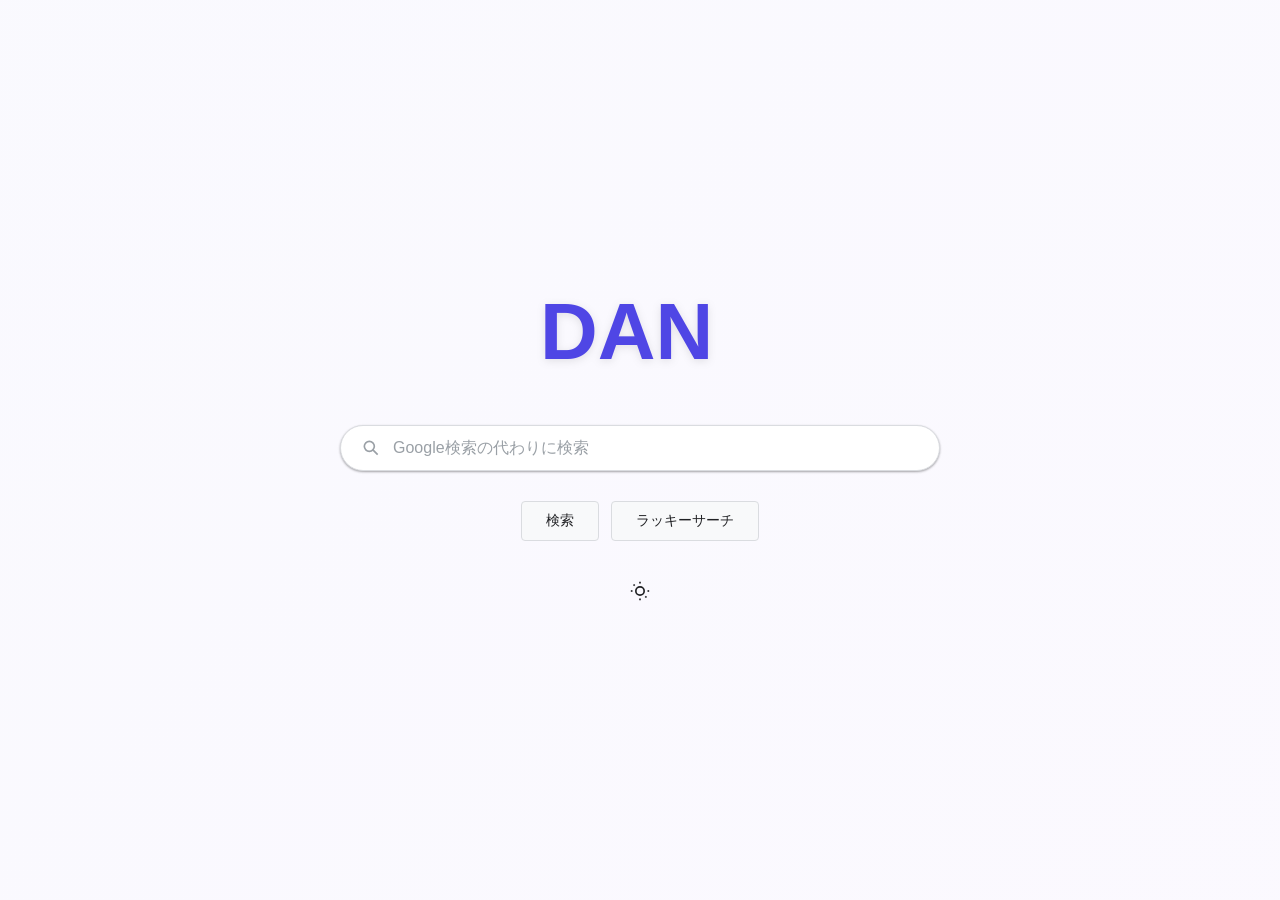
==== commit 77507a8b: "Add files via upload" ====
--- a/index.html
+++ b/index.html
@@ -3,292 +3,182 @@
 <head>
     <meta charset="UTF-8">
     <meta name="viewport" content="width=device-width, initial-scale=1.0">
-    <title>DAN Search - 次世代検索エンジン</title>
+    <title>DAN Search</title>
     <link rel="stylesheet" href="style.css">
-    <link rel="icon" href="data:image/svg+xml,<svg xmlns='http://www.w3.org/2000/svg' viewBox='0 0 100 100'><defs><linearGradient id='grad' x1='0%' y1='0%' x2='100%' y2='100%'><stop offset='0%' style='stop-color:%234F46E5;stop-opacity:1' /><stop offset='100%' style='stop-color:%237C3AED;stop-opacity:1' /></linearGradient></defs><circle cx='50' cy='50' r='45' fill='url(%23grad)'/><text x='50' y='65' font-size='60' font-weight='bold' fill='white' text-anchor='middle' font-family='system-ui'>D</text></svg>">
 </head>
 <body>
-    <!-- SVGスプライト（使用するアイコン） -->
-    <svg style="display: none;" xmlns="http://www.w3.org/2000/svg">
-        <defs>
-            <!-- 検索アイコン -->
-            <symbol id="icon-search" viewBox="0 0 24 24">
-                <circle cx="11" cy="11" r="8" fill="none" stroke="currentColor" stroke-width="2"/>
-                <path d="m21 21-4.35-4.35" fill="none" stroke="currentColor" stroke-width="2"/>
-            </symbol>
-            
-            <!-- クリアアイコン -->
-            <symbol id="icon-clear" viewBox="0 0 24 24">
-                <line x1="18" y1="6" x2="6" y2="18" stroke="currentColor" stroke-width="2"/>
-                <line x1="6" y1="6" x2="18" y2="18" stroke="currentColor" stroke-width="2"/>
-            </symbol>
-            
-            <!-- 画像アイコン -->
-            <symbol id="icon-image" viewBox="0 0 24 24">
-                <rect x="3" y="3" width="18" height="18" rx="2" fill="none" stroke="currentColor" stroke-width="2"/>
-                <circle cx="8.5" cy="8.5" r="1.5" fill="currentColor"/>
-                <polyline points="21 15 16 10 5 21" fill="none" stroke="currentColor" stroke-width="2"/>
-            </symbol>
-            
-            <!-- 動画アイコン -->
-            <symbol id="icon-video" viewBox="0 0 24 24">
-                <polygon points="23 7 16 12 23 17 23 7" fill="currentColor"/>
-                <rect x="1" y="5" width="15" height="14" rx="2" ry="2" fill="none" stroke="currentColor" stroke-width="2"/>
-            </symbol>
-            
-            <!-- 太陽（ライトモード）アイコン -->
-            <symbol id="icon-sun" viewBox="0 0 24 24">
-                <circle cx="12" cy="12" r="5" fill="none" stroke="currentColor" stroke-width="2"/>
-                <line x1="12" y1="1" x2="12" y2="3" stroke="currentColor" stroke-width="2"/>
-                <line x1="12" y1="21" x2="12" y2="23" stroke="currentColor" stroke-width="2"/>
-                <line x1="4.22" y1="4.22" x2="5.64" y2="5.64" stroke="currentColor" stroke-width="2"/>
-                <line x1="18.36" y1="18.36" x2="19.78" y2="19.78" stroke="currentColor" stroke-width="2"/>
-                <line x1="1" y1="12" x2="3" y2="12" stroke="currentColor" stroke-width="2"/>
-                <line x1="21" y1="12" x2="23" y2="12" stroke="currentColor" stroke-width="2"/>
-                <line x1="4.22" y1="19.78" x2="5.64" y2="18.36" stroke="currentColor" stroke-width="2"/>
-                <line x1="18.36" y1="5.64" x2="19.78" y2="4.22" stroke="currentColor" stroke-width="2"/>
-            </symbol>
-            
-            <!-- 月（ダークモード）アイコン -->
-            <symbol id="icon-moon" viewBox="0 0 24 24">
-                <path d="M21 12.79A9 9 0 1 1 11.21 3 7 7 0 0 0 21 12.79z" fill="none" stroke="currentColor" stroke-width="2"/>
-            </symbol>
-            
-            <!-- 矢印（戻る）アイコン -->
-            <symbol id="icon-arrow-left" viewBox="0 0 24 24">
-                <polyline points="15 18 9 12 15 6" fill="none" stroke="currentColor" stroke-width="2"/>
-            </symbol>
-            
-            <!-- 設定アイコン -->
-            <symbol id="icon-settings" viewBox="0 0 24 24">
-                <circle cx="12" cy="12" r="3" fill="none" stroke="currentColor" stroke-width="2"/>
-                <path d="M12 1v6m0 6v6m-8.07-2.93l4.24-4.24m2.83 9.5l4.24-4.24m8.07-2.93h-6m-6-0h-6m2.93-8.07l4.24 4.24m2.83 9.5L6.17 14.76" fill="none" stroke="currentColor" stroke-width="2"/>
-            </symbol>
-        </defs>
-    </svg>
-
     <!-- ホームページ -->
     <div class="home-page" id="homePage">
-        <!-- 背景デコレーション -->
-        <svg class="background-svg" viewBox="0 0 1200 800" preserveAspectRatio="none" xmlns="http://www.w3.org/2000/svg">
-            <defs>
-                <linearGradient id="bgGradient" x1="0%" y1="0%" x2="100%" y2="100%">
-                    <stop offset="0%" style="stop-color:#4F46E5;stop-opacity:0.05" />
-                    <stop offset="100%" style="stop-color:#7C3AED;stop-opacity:0.05" />
-                </linearGradient>
-                <filter id="blur">
-                    <feGaussianBlur in="SourceGraphic" stdDeviation="3" />
-                </filter>
-            </defs>
-            <rect width="1200" height="800" fill="url(#bgGradient)"/>
-            <!-- 装飾用円 -->
-            <circle cx="100" cy="50" r="80" fill="#4F46E5" opacity="0.1" filter="url(#blur)"/>
-            <circle cx="1100" cy="750" r="120" fill="#7C3AED" opacity="0.1" filter="url(#blur)"/>
-            <circle cx="600" cy="400" r="90" fill="#06B6D4" opacity="0.05" filter="url(#blur)"/>
-        </svg>
-
-        <div class="home-container">
-            <!-- ロゴセクション -->
-            <div class="logo-container">
-                <svg class="logo-svg" viewBox="0 0 200 200" xmlns="http://www.w3.org/2000/svg">
-                    <defs>
-                        <linearGradient id="logoGradient" x1="0%" y1="0%" x2="100%" y2="100%">
-                            <stop offset="0%" style="stop-color:#4F46E5" />
-                            <stop offset="50%" style="stop-color:#7C3AED" />
-                            <stop offset="100%" style="stop-color:#06B6D4" />
-                        </linearGradient>
-                        <filter id="glow">
-                            <feGaussianBlur stdDeviation="3" result="coloredBlur"/>
-                            <feMerge>
-                                <feMergeNode in="coloredBlur"/>
-                                <feMergeNode in="SourceGraphic"/>
-                            </feMerge>
-                        </filter>
-                    </defs>
-                    
-                    <!-- 背景円 -->
-                    <circle cx="100" cy="100" r="95" fill="url(#logoGradient)" opacity="0.1" filter="url(#glow)"/>
-                    <circle cx="100" cy="100" r="85" fill="none" stroke="url(#logoGradient)" stroke-width="2" opacity="0.3"/>
-                    
-                    <!-- 検索アイコン要素 -->
-                    <g class="logo-icon">
-                        <circle cx="80" cy="80" r="35" fill="none" stroke="url(#logoGradient)" stroke-width="3"/>
-                        <line x1="110" y1="110" x2="140" y2="140" stroke="url(#logoGradient)" stroke-width="3" stroke-linecap="round"/>
-                    </g>
-                    
-                    <!-- テキスト -->
-                    <text x="100" y="165" font-size="32" font-weight="bold" text-anchor="middle" fill="url(#logoGradient)" font-family="system-ui, -apple-system, sans-serif" letter-spacing="-1">DAN</text>
+        <div class="home-wrapper">
+            <!-- ロゴ -->
+            <div class="logo-section">
+                <svg class="logo" viewBox="0 0 120 50" xmlns="http://www.w3.org/2000/svg">
+                    <text x="0" y="40" font-size="48" font-weight="700" fill="#4F46E5" font-family="Arial, sans-serif">DAN</text>
                 </svg>
-                <h1 class="logo-text">DAN Search</h1>
-                <p class="tagline">次世代の検索体験</p>
             </div>
 
             <!-- 検索ボックス -->
-            <div class="search-wrapper">
-                <div class="search-box-container">
-                    <div class="search-box">
-                        <svg class="search-icon" width="20" height="20">
-                            <use xlink:href="#icon-search"></use>
+            <div class="search-section">
+                <div class="search-box-home">
+                    <svg class="search-icon" viewBox="0 0 24 24" xmlns="http://www.w3.org/2000/svg">
+                        <circle cx="10" cy="10" r="6" fill="none" stroke="currentColor" stroke-width="2"/>
+                        <line x1="14" y1="14" x2="20" y2="20" stroke="currentColor" stroke-width="2"/>
+                    </svg>
+                    <input 
+                        type="text" 
+                        id="homeSearchInput" 
+                        class="search-input-home" 
+                        placeholder="Google検索の代わりに検索"
+                        spellcheck="false"
+                    >
+                    <svg class="clear-icon" id="clearIconHome" viewBox="0 0 24 24" xmlns="http://www.w3.org/2000/svg" style="display: none;">
+                        <circle cx="12" cy="12" r="10" fill="none" stroke="currentColor" stroke-width="2"/>
+                        <line x1="8" y1="12" x2="16" y2="12" stroke="currentColor" stroke-width="2"/>
+                        <line x1="12" y1="8" x2="12" y2="16" stroke="currentColor" stroke-width="2"/>
+                    </svg>
+                </div>
+            </div>
+
+            <!-- ボタン -->
+            <div class="button-section">
+                <button class="btn-search" id="homeSearchBtn">検索</button>
+                <button class="btn-lucky" id="homeLuckyBtn">ラッキーサーチ</button>
+            </div>
+
+            <!-- 言語切り替え -->
+            <div class="footer-home">
+                <a href="#" onclick="toggleTheme(); return false;">
+                    <svg class="theme-icon" viewBox="0 0 24 24" xmlns="http://www.w3.org/2000/svg">
+                        <circle cx="12" cy="12" r="5" fill="none" stroke="currentColor" stroke-width="2"/>
+                        <line x1="12" y1="1" x2="12" y2="3" stroke="currentColor" stroke-width="2"/>
+                        <line x1="12" y1="21" x2="12" y2="23" stroke="currentColor" stroke-width="2"/>
+                        <line x1="4.22" y1="4.22" x2="5.64" y2="5.64" stroke="currentColor" stroke-width="2"/>
+                        <line x1="18.36" y1="18.36" x2="19.78" y2="19.78" stroke="currentColor" stroke-width="2"/>
+                        <line x1="1" y1="12" x2="3" y2="12" stroke="currentColor" stroke-width="2"/>
+                        <line x1="21" y1="12" x2="23" y2="12" stroke="currentColor" stroke-width="2"/>
+                    </svg>
+                </a>
+            </div>
+        </div>
+    </div>
+
+    <!-- 結果ページ -->
+    <div class="results-page" id="resultsPage" style="display: none;">
+        <!-- ヘッダー -->
+        <header class="header">
+            <div class="header-left">
+                <svg class="logo-mini" viewBox="0 0 80 35" xmlns="http://www.w3.org/2000/svg">
+                    <text x="0" y="28" font-size="32" font-weight="700" fill="#4F46E5" font-family="Arial, sans-serif">DAN</text>
+                </svg>
+            </div>
+            
+            <div class="header-center">
+                <div class="search-box-header">
+                    <svg class="search-icon" viewBox="0 0 24 24" xmlns="http://www.w3.org/2000/svg">
+                        <circle cx="10" cy="10" r="6" fill="none" stroke="currentColor" stroke-width="2"/>
+                        <line x1="14" y1="14" x2="20" y2="20" stroke="currentColor" stroke-width="2"/>
+                    </svg>
+                    <input 
+                        type="text" 
+                        id="headerSearchInput" 
+                        class="search-input-header" 
+                        placeholder="検索"
+                        spellcheck="false"
+                    >
+                </div>
+            </div>
+
+            <div class="header-right">
+                <button class="btn-search-header" id="headerSearchBtn">
+                    <svg viewBox="0 0 24 24" xmlns="http://www.w3.org/2000/svg">
+                        <circle cx="10" cy="10" r="6" fill="none" stroke="currentColor" stroke-width="2"/>
+                        <line x1="14" y1="14" x2="20" y2="20" stroke="currentColor" stroke-width="2"/>
+                    </svg>
+                </button>
+                <button class="btn-back" id="backBtn" title="戻る">
+                    <svg viewBox="0 0 24 24" xmlns="http://www.w3.org/2000/svg">
+                        <polyline points="15 18 9 12 15 6" fill="none" stroke="currentColor" stroke-width="2"/>
+                    </svg>
+                </button>
+                <a href="#" class="theme-toggle" onclick="toggleTheme(); return false;">
+                    <svg class="theme-icon" viewBox="0 0 24 24" xmlns="http://www.w3.org/2000/svg">
+                        <circle cx="12" cy="12" r="5" fill="none" stroke="currentColor" stroke-width="2"/>
+                        <line x1="12" y1="1" x2="12" y2="3" stroke="currentColor" stroke-width="2"/>
+                        <line x1="12" y1="21" x2="12" y2="23" stroke="currentColor" stroke-width="2"/>
+                        <line x1="4.22" y1="4.22" x2="5.64" y2="5.64" stroke="currentColor" stroke-width="2"/>
+                        <line x1="18.36" y1="18.36" x2="19.78" y2="19.78" stroke="currentColor" stroke-width="2"/>
+                        <line x1="1" y1="12" x2="3" y2="12" stroke="currentColor" stroke-width="2"/>
+                        <line x1="21" y1="12" x2="23" y2="12" stroke="currentColor" stroke-width="2"/>
+                    </svg>
+                </a>
+            </div>
+        </header>
+
+        <!-- フィルタータブ -->
+        <div class="filter-section">
+            <button class="filter-tab active" data-filter="web">
+                <svg viewBox="0 0 24 24" xmlns="http://www.w3.org/2000/svg">
+                    <circle cx="10" cy="10" r="6" fill="none" stroke="currentColor" stroke-width="2"/>
+                    <line x1="14" y1="14" x2="20" y2="20" stroke="currentColor" stroke-width="2"/>
+                </svg>
+                全て
+            </button>
+            <button class="filter-tab" data-filter="image">
+                <svg viewBox="0 0 24 24" xmlns="http://www.w3.org/2000/svg">
+                    <rect x="2" y="2" width="20" height="20" rx="2" fill="none" stroke="currentColor" stroke-width="2"/>
+                    <circle cx="8" cy="8" r="1.5" fill="currentColor"/>
+                    <polyline points="21 15 16 10 5 21" fill="none" stroke="currentColor" stroke-width="2"/>
+                </svg>
+                画像
+            </button>
+            <button class="filter-tab" data-filter="video">
+                <svg viewBox="0 0 24 24" xmlns="http://www.w3.org/2000/svg">
+                    <rect x="2" y="2" width="20" height="20" rx="2" fill="none" stroke="currentColor" stroke-width="2"/>
+                    <polygon points="18 12 10 16 10 8" fill="currentColor"/>
+                </svg>
+                動画
+            </button>
+        </div>
+
+        <!-- 検索情報 -->
+        <div class="result-info">
+            <span id="resultCount"></span>
+        </div>
+
+        <!-- メインコンテンツ -->
+        <main class="results-main">
+            <!-- ローディング -->
+            <div class="loading" id="loading" style="display: none;">
+                <svg class="spinner" viewBox="0 0 50 50" xmlns="http://www.w3.org/2000/svg">
+                    <circle cx="25" cy="25" r="20" fill="none" stroke="currentColor" stroke-width="3" opacity="0.2"/>
+                    <circle cx="25" cy="25" r="20" fill="none" stroke="#4F46E5" stroke-width="3" stroke-dasharray="50 190" class="spinner-circle"/>
+                </svg>
+            </div>
+
+            <!-- 結果リスト -->
+            <div id="resultsList"></div>
+
+            <!-- エラー -->
+            <div class="error-message" id="errorMessage" style="display: none;"></div>
+
+            <!-- ページネーション -->
+            <div class="pagination-section" id="paginationSection" style="display: none;">
+                <div class="pagination">
+                    <button class="pagination-btn" id="prevBtn" style="display: none;">
+                        <svg viewBox="0 0 24 24" xmlns="http://www.w3.org/2000/svg">
+                            <polyline points="15 18 9 12 15 6" fill="none" stroke="currentColor" stroke-width="2"/>
                         </svg>
-                        <input 
-                            type="text" 
-                            id="searchInput" 
-                            class="search-input" 
-                            placeholder="何をお探しですか？"
-                            autocomplete="off"
-                            spellcheck="false"
-                        >
-                        <button class="clear-btn" id="clearBtn" style="display: none;" title="クリア">
-                            <svg class="clear-icon" width="18" height="18">
-                                <use xlink:href="#icon-clear"></use>
-                            </svg>
-                        </button>
-                    </div>
-                    
-                    <!-- 検索ボタン -->
-                    <button class="search-btn-home" id="searchBtn">
-                        <span>検索</span>
-                        <svg class="btn-icon" width="16" height="16">
-                            <use xlink:href="#icon-search"></use>
+                        前のページ
+                    </button>
+                    <button class="pagination-btn" id="nextBtn">
+                        次のページ
+                        <svg viewBox="0 0 24 24" xmlns="http://www.w3.org/2000/svg">
+                            <polyline points="9 18 15 12 9 6" fill="none" stroke="currentColor" stroke-width="2"/>
                         </svg>
                     </button>
                 </div>
-
-                <!-- 検索タイプスイッチ -->
-                <div class="search-type-switch">
-                    <label class="switch-label">
-                        <input type="radio" name="searchType" value="web" checked>
-                        <span class="switch-option">
-                            <svg width="16" height="16"><use xlink:href="#icon-search"></use></svg>
-                            ウェブ
-                        </span>
-                    </label>
-                    <label class="switch-label">
-                        <input type="radio" name="searchType" value="image">
-                        <span class="switch-option">
-                            <svg width="16" height="16"><use xlink:href="#icon-image"></use></svg>
-                            画像
-                        </span>
-                    </label>
-                    <label class="switch-label">
-                        <input type="radio" name="searchType" value="video">
-                        <span class="switch-option">
-                            <svg width="16" height="16"><use xlink:href="#icon-video"></use></svg>
-                            動画
-                        </span>
-                    </label>
-                </div>
             </div>
-
-            <!-- フッター -->
-            <footer class="home-footer">
-                <button class="theme-toggle" id="themeToggle" title="テーマ切り替え">
-                    <svg class="theme-icon" width="20" height="20">
-                        <use xlink:href="#icon-sun"></use>
-                    </svg>
-                </button>
-            </footer>
-        </div>
-    </div>
-
-    <!-- 検索結果ページ -->
-    <div class="results-page" id="resultsPage" style="display: none;">
-        <!-- ヘッダー -->
-        <header class="results-header">
-            <div class="header-content">
-                <button class="back-btn" id="backBtn" title="戻る">
-                    <svg width="20" height="20">
-                        <use xlink:href="#icon-arrow-left"></use>
-                    </svg>
-                </button>
-                
-                <div class="header-logo">
-                    <svg class="logo-mini" viewBox="0 0 200 200" xmlns="http://www.w3.org/2000/svg">
-                        <defs>
-                            <linearGradient id="logoGradient2" x1="0%" y1="0%" x2="100%" y2="100%">
-                                <stop offset="0%" style="stop-color:#4F46E5" />
-                                <stop offset="100%" style="stop-color:#7C3AED" />
-                            </linearGradient>
-                        </defs>
-                        <circle cx="100" cy="100" r="35" fill="none" stroke="url(#logoGradient2)" stroke-width="2"/>
-                        <line x1="125" y1="125" x2="145" y2="145" stroke="url(#logoGradient2)" stroke-width="2"/>
-                        <text x="100" y="155" font-size="20" font-weight="bold" text-anchor="middle" fill="url(#logoGradient2)" font-family="system-ui">DAN</text>
-                    </svg>
-                </div>
-
-                <div class="header-search">
-                    <div class="search-box-small">
-                        <svg class="search-icon" width="18" height="18">
-                            <use xlink:href="#icon-search"></use>
-                        </svg>
-                        <input 
-                            type="text" 
-                            id="searchInputHeader" 
-                            class="search-input-small" 
-                            placeholder="再度検索..."
-                            autocomplete="off"
-                        >
-                        <button class="search-btn-small" id="searchBtnHeader">
-                            <svg width="16" height="16"><use xlink:href="#icon-search"></use></svg>
-                        </button>
-                    </div>
-                </div>
-
-                <button class="theme-toggle" id="themeToggleResults" title="テーマ切り替え">
-                    <svg class="theme-icon" width="20" height="20">
-                        <use xlink:href="#icon-sun"></use>
-                    </svg>
-                </button>
-            </div>
-        </header>
-
-        <!-- 検索情報 -->
-        <div class="search-info">
-            <div class="info-top">
-                <span class="result-stats" id="resultStats"></span>
-            </div>
-            <div class="filter-tabs">
-                <button class="filter-tab active" data-type="web">
-                    <svg width="16" height="16"><use xlink:href="#icon-search"></use></svg>
-                    全て
-                </button>
-                <button class="filter-tab" data-type="image">
-                    <svg width="16" height="16"><use xlink:href="#icon-image"></use></svg>
-                    画像
-                </button>
-                <button class="filter-tab" data-type="video">
-                    <svg width="16" height="16"><use xlink:href="#icon-video"></use></svg>
-                    動画
-                </button>
-            </div>
-        </div>
-
-        <!-- メインコンテンツ -->
-        <div class="results-container">
-            <!-- ローディング -->
-            <div class="loading" id="loading" style="display: none;">
-                <svg class="spinner-svg" viewBox="0 0 100 100" xmlns="http://www.w3.org/2000/svg">
-                    <defs>
-                        <linearGradient id="spinnerGradient" x1="0%" y1="0%" x2="100%" y2="100%">
-                            <stop offset="0%" style="stop-color:#4F46E5" />
-                            <stop offset="100%" style="stop-color:#7C3AED" />
-                        </linearGradient>
-                    </defs>
-                    <circle cx="50" cy="50" r="40" fill="none" stroke="url(#spinnerGradient)" stroke-width="4" opacity="0.2"/>
-                    <circle cx="50" cy="50" r="40" fill="none" stroke="url(#spinnerGradient)" stroke-width="4" stroke-dasharray="60 190" class="spinner-circle"/>
-                </svg>
-                <p>検索中...</p>
-            </div>
-
-            <!-- 結果リスト -->
-            <div class="results-list" id="resultsList"></div>
-
-            <!-- エラーメッセージ -->
-            <div class="error-message" id="errorMessage" style="display: none;"></div>
-        </div>
-
-        <!-- ページネーション -->
-        <div class="pagination" id="pagination"></div>
+        </main>
     </div>
 
     <script src="script.js"></script>
--- a/style.css
+++ b/style.css
@@ -1,56 +1,25 @@
-/* ===== CSS カスタムプロパティ ===== */
+/* ===== CSS Variables ===== */
 :root {
     --primary: #4F46E5;
-    --primary-light: #6366F1;
-    --primary-dark: #4338CA;
-    --secondary: #7C3AED;
-    --accent: #06B6D4;
-    --success: #10B981;
-    --warning: #F59E0B;
-    --error: #EF4444;
-    
-    --text-primary: #1F2937;
-    --text-secondary: #6B7280;
-    --text-tertiary: #9CA3AF;
-    
+    --text-primary: #202124;
+    --text-secondary: #5F6368;
+    --text-tertiary: #9AA0A6;
     --bg-primary: #FFFFFF;
-    --bg-secondary: #F9FAFB;
-    --bg-tertiary: #F3F4F6;
-    
-    --border: #E5E7EB;
-    --border-light: #F3F4F6;
-    
-    --shadow-xs: 0 1px 2px 0 rgba(0, 0, 0, 0.05);
-    --shadow-sm: 0 1px 3px 0 rgba(0, 0, 0, 0.1), 0 1px 2px 0 rgba(0, 0, 0, 0.06);
-    --shadow-md: 0 4px 6px -1px rgba(0, 0, 0, 0.1), 0 2px 4px -1px rgba(0, 0, 0, 0.06);
-    --shadow-lg: 0 10px 15px -3px rgba(0, 0, 0, 0.1), 0 4px 6px -2px rgba(0, 0, 0, 0.05);
-    --shadow-xl: 0 20px 25px -5px rgba(0, 0, 0, 0.1), 0 10px 10px -5px rgba(0, 0, 0, 0.04);
-    
-    --radius-sm: 6px;
-    --radius-md: 8px;
-    --radius-lg: 12px;
-    --radius-full: 9999px;
-    
-    --transition: all 0.3s cubic-bezier(0.4, 0, 0.2, 1);
+    --bg-secondary: #F8F9FA;
+    --border: #DADCE0;
+    --shadow: 0 1px 3px rgba(0, 0, 0, 0.12), 0 1px 2px rgba(0, 0, 0, 0.24);
 }
 
 [data-theme="dark"] {
-    --text-primary: #F3F4F6;
-    --text-secondary: #D1D5DB;
-    --text-tertiary: #9CA3AF;
-    
-    --bg-primary: #111827;
-    --bg-secondary: #1F2937;
-    --bg-tertiary: #374151;
-    
-    --border: #4B5563;
-    --border-light: #2D3748;
-}
-
-/* ===== リセット ===== */
-*,
-*::before,
-*::after {
+    --text-primary: #E8EAED;
+    --text-secondary: #BDC1C6;
+    --text-tertiary: #9AA0A6;
+    --bg-primary: #121212;
+    --bg-secondary: #1F1F1F;
+    --border: #3C4043;
+}
+
+* {
     margin: 0;
     padding: 0;
     box-sizing: border-box;
@@ -58,718 +27,505 @@
 
 html {
     scroll-behavior: smooth;
-    font-size: 16px;
 }
 
 body {
-    font-family: -apple-system, BlinkMacSystemFont, 'Segoe UI', 'Roboto', 'Oxygen',
-        'Ubuntu', 'Cantarell', 'Fira Sans', 'Droid Sans', 'Helvetica Neue',
-        'Noto Sans', 'Noto Sans JP', sans-serif;
-    background-color: var(--bg-primary);
-    color: var(--text-primary);
-    transition: var(--transition);
-    line-height: 1.5;
+    font-family: -apple-system, BlinkMacSystemFont, Segoe UI, Roboto, Oxygen, Ubuntu, Cantarell, sans-serif;
+    background-color: var(--bg-primary);
+    color: var(--text-primary);
+    line-height: 1.6;
+    transition: background-color 0.2s, color 0.2s;
 }
 
 /* ===== ホームページ ===== */
 .home-page {
-    position: relative;
     display: flex;
     align-items: center;
     justify-content: center;
     min-height: 100vh;
+    padding: 20px;
+    background: linear-gradient(135deg, rgba(79, 70, 229, 0.03) 0%, rgba(124, 58, 237, 0.03) 100%);
+}
+
+.home-wrapper {
+    text-align: center;
+    max-width: 600px;
     width: 100%;
-    overflow: hidden;
-}
-
-.background-svg {
-    position: absolute;
-    top: 0;
-    left: 0;
-    width: 100%;
-    height: 100%;
-    z-index: 0;
-}
-
-.home-container {
-    position: relative;
-    z-index: 1;
-    width: 100%;
-    max-width: 700px;
-    padding: 40px 20px;
-    text-align: center;
-}
-
-/* ===== ロゴセクション ===== */
-.logo-container {
-    margin-bottom: 60px;
-    animation: fadeInScale 0.8s cubic-bezier(0.34, 1.56, 0.64, 1);
-}
-
-@keyframes fadeInScale {
-    from {
-        opacity: 0;
-        transform: scale(0.8);
-    }
-    to {
-        opacity: 1;
-        transform: scale(1);
-    }
-}
-
-.logo-svg {
-    width: 120px;
-    height: 120px;
-    margin: 0 auto 24px;
+}
+
+.logo-section {
+    margin-bottom: 50px;
+}
+
+.logo {
+    width: 200px;
+    height: auto;
     display: block;
-    filter: drop-shadow(0 10px 25px rgba(79, 70, 229, 0.15));
-    animation: float 3s ease-in-out infinite;
-}
-
-@keyframes float {
-    0%, 100% {
-        transform: translateY(0px);
-    }
-    50% {
-        transform: translateY(-10px);
-    }
-}
-
-.logo-svg .logo-icon {
-    animation: rotate 4s linear infinite;
-    transform-origin: 80px 80px;
-}
-
-@keyframes rotate {
-    from {
-        transform: rotate(0deg);
-    }
-    to {
-        transform: rotate(360deg);
-    }
-}
-
-.logo-text {
-    font-size: clamp(32px, 8vw, 56px);
-    font-weight: 700;
-    letter-spacing: -1px;
-    margin-bottom: 8px;
-    background: linear-gradient(135deg, #4F46E5 0%, #7C3AED 50%, #06B6D4 100%);
-    -webkit-background-clip: text;
-    -webkit-text-fill-color: transparent;
-    background-clip: text;
-}
-
-.tagline {
-    font-size: 16px;
-    color: var(--text-secondary);
-    font-weight: 400;
-    margin-bottom: 8px;
-}
-
-/* ===== 検索ボックス ===== */
-.search-wrapper {
-    display: flex;
-    flex-direction: column;
-    gap: 24px;
-    margin-bottom: 48px;
-    animation: slideUp 0.8s cubic-bezier(0.34, 1.56, 0.64, 1) 0.1s both;
-}
-
-@keyframes slideUp {
-    from {
-        opacity: 0;
-        transform: translateY(20px);
-    }
-    to {
-        opacity: 1;
-        transform: translateY(0);
-    }
-}
-
-.search-box-container {
-    display: flex;
+    margin: 0 auto;
+    filter: drop-shadow(0 2px 4px rgba(0, 0, 0, 0.1));
+}
+
+.search-section {
+    margin-bottom: 30px;
+}
+
+.search-box-home {
+    display: flex;
+    align-items: center;
     gap: 12px;
-    align-items: stretch;
-}
-
-.search-box {
-    flex: 1;
-    display: flex;
-    align-items: center;
-    background-color: var(--bg-primary);
-    border: 2px solid var(--border);
-    border-radius: var(--radius-full);
-    padding: 0 24px;
-    height: 56px;
-    box-shadow: var(--shadow-md);
-    transition: var(--transition);
-    position: relative;
-}
-
-.search-box::before {
-    content: '';
-    position: absolute;
-    top: -2px;
-    left: -2px;
-    right: -2px;
-    bottom: -2px;
-    background: linear-gradient(135deg, #4F46E5, #7C3AED);
-    border-radius: var(--radius-full);
-    opacity: 0;
-    z-index: -1;
-    transition: var(--transition);
-}
-
-.search-box:hover::before {
-    opacity: 0.1;
-}
-
-.search-box:focus-within {
+    padding: 12px 20px;
+    border: 1px solid var(--border);
+    border-radius: 24px;
+    background-color: var(--bg-primary);
+    box-shadow: var(--shadow);
+    transition: all 0.3s ease;
+}
+
+.search-box-home:hover {
+    box-shadow: 0 1px 6px rgba(0, 0, 0, 0.2);
+}
+
+.search-box-home:focus-within {
     border-color: var(--primary);
-    box-shadow: 0 0 0 3px rgba(79, 70, 229, 0.1), var(--shadow-lg);
-}
-
-.search-box:focus-within::before {
-    opacity: 0.1;
+    box-shadow: 0 1px 6px rgba(0, 0, 0, 0.2);
 }
 
 .search-icon {
+    width: 20px;
+    height: 20px;
+    color: var(--text-tertiary);
     flex-shrink: 0;
-    color: var(--text-tertiary);
-    margin-right: 12px;
-    transition: var(--transition);
-}
-
-.search-box:focus-within .search-icon {
+    transition: color 0.2s;
+}
+
+.search-box-home:focus-within .search-icon {
     color: var(--primary);
 }
 
-.search-input {
+.search-input-home {
     flex: 1;
     border: none;
-    background: transparent;
+    background: none;
     font-size: 16px;
     color: var(--text-primary);
     outline: none;
     font-family: inherit;
 }
 
-.search-input::placeholder {
+.search-input-home::placeholder {
     color: var(--text-tertiary);
 }
 
-.clear-btn {
+.clear-icon {
+    width: 20px;
+    height: 20px;
+    color: var(--text-tertiary);
+    cursor: pointer;
+    transition: color 0.2s;
     flex-shrink: 0;
-    background: none;
-    border: none;
-    cursor: pointer;
-    color: var(--text-tertiary);
-    padding: 4px 8px;
-    display: flex;
-    align-items: center;
-    justify-content: center;
-    transition: var(--transition);
-    border-radius: var(--radius-sm);
-}
-
-.clear-btn:hover {
-    color: var(--primary);
-    background-color: var(--bg-secondary);
-}
-
-.clear-icon {
-    width: 18px;
-    height: 18px;
-}
-
-/* ===== 検索ボタン ===== */
-.search-btn-home {
-    display: flex;
-    align-items: center;
-    justify-content: center;
-    gap: 8px;
-    padding: 0 28px;
-    height: 56px;
-    background: linear-gradient(135deg, #4F46E5 0%, #7C3AED 100%);
-    color: white;
-    border: none;
-    border-radius: var(--radius-full);
-    font-size: 15px;
-    font-weight: 600;
-    cursor: pointer;
-    box-shadow: 0 4px 15px rgba(79, 70, 229, 0.3);
-    transition: var(--transition);
-    position: relative;
-    overflow: hidden;
-}
-
-.search-btn-home::before {
-    content: '';
-    position: absolute;
-    top: 0;
-    left: -100%;
-    width: 100%;
-    height: 100%;
-    background: linear-gradient(90deg, transparent, rgba(255, 255, 255, 0.2), transparent);
-    transition: var(--transition);
-}
-
-.search-btn-home:hover::before {
-    left: 100%;
-}
-
-.search-btn-home:hover {
-    transform: translateY(-2px);
-    box-shadow: 0 6px 20px rgba(79, 70, 229, 0.4);
-}
-
-.search-btn-home:active {
-    transform: translateY(0);
-}
-
-.btn-icon {
-    width: 16px;
-    height: 16px;
-}
-
-/* ===== 検索タイプスイッチ ===== */
-.search-type-switch {
+}
+
+.clear-icon:hover {
+    color: var(--text-secondary);
+}
+
+.button-section {
     display: flex;
     gap: 12px;
     justify-content: center;
     flex-wrap: wrap;
-    animation: slideUp 0.8s cubic-bezier(0.34, 1.56, 0.64, 1) 0.2s both;
-}
-
-.switch-label {
-    position: relative;
-    cursor: pointer;
-}
-
-.switch-label input[type="radio"] {
-    display: none;
-}
-
-.switch-option {
-    display: flex;
-    align-items: center;
-    gap: 6px;
-    padding: 8px 16px;
-    background-color: var(--bg-secondary);
-    border: 1.5px solid var(--border);
-    border-radius: var(--radius-full);
-    color: var(--text-secondary);
+    margin-bottom: 40px;
+}
+
+.btn-search,
+.btn-lucky {
+    padding: 10px 24px;
+    background-color: #F8F9FA;
+    border: 1px solid var(--border);
+    border-radius: 4px;
+    color: var(--text-primary);
     font-size: 14px;
     font-weight: 500;
-    transition: var(--transition);
-}
-
-.switch-label input[type="radio"]:checked + .switch-option {
-    background: linear-gradient(135deg, #4F46E5 0%, #7C3AED 100%);
-    color: white;
+    cursor: pointer;
+    transition: all 0.2s;
+}
+
+.btn-search:hover,
+.btn-lucky:hover {
+    box-shadow: 0 1px 1px rgba(0, 0, 0, 0.1);
+    border-color: #BFBFBF;
+}
+
+.btn-search:active,
+.btn-lucky:active {
     border-color: var(--primary);
-    box-shadow: 0 4px 12px rgba(79, 70, 229, 0.3);
-}
-
-.switch-option:hover {
-    background-color: var(--bg-tertiary);
-    border-color: var(--primary);
-}
-
-.switch-label input[type="radio"]:checked + .switch-option:hover {
-    box-shadow: 0 6px 16px rgba(79, 70, 229, 0.4);
-}
-
-/* ===== ホームフッター ===== */
-.home-footer {
+}
+
+.footer-home {
     display: flex;
     justify-content: center;
-    animation: slideUp 0.8s cubic-bezier(0.34, 1.56, 0.64, 1) 0.3s both;
-}
-
-/* ===== テーマトグル ===== */
-.theme-toggle {
-    width: 44px;
-    height: 44px;
-    border-radius: 50%;
-    border: 1.5px solid var(--border);
-    background: var(--bg-primary);
-    cursor: pointer;
-    display: flex;
-    align-items: center;
-    justify-content: center;
-    color: var(--text-primary);
-    transition: var(--transition);
-    box-shadow: var(--shadow-sm);
-}
-
-.theme-toggle:hover {
-    border-color: var(--primary);
-    background-color: var(--bg-secondary);
-    box-shadow: 0 0 0 2px rgba(79, 70, 229, 0.1), var(--shadow-md);
-}
-
-.theme-toggle:active {
-    transform: scale(0.95);
+    gap: 20px;
+}
+
+.footer-home a {
+    text-decoration: none;
+    color: var(--text-primary);
+    font-size: 14px;
+    transition: color 0.2s;
+}
+
+.footer-home a:hover {
+    color: var(--primary);
 }
 
 .theme-icon {
     width: 20px;
     height: 20px;
-    animation: rotate 0.5s ease-in-out;
-}
-
-@keyframes rotateSvg {
-    from {
-        transform: rotate(0deg);
-    }
-    to {
-        transform: rotate(180deg);
-    }
-}
-
-.theme-toggle:active .theme-icon {
-    animation: rotateSvg 0.5s ease-in-out;
+    transition: transform 0.3s;
+}
+
+.footer-home a:hover .theme-icon {
+    transform: rotate(180deg);
 }
 
 /* ===== 結果ページ ===== */
 .results-page {
-    background-color: var(--bg-primary);
+    display: flex;
+    flex-direction: column;
     min-height: 100vh;
-    display: flex;
-    flex-direction: column;
-}
-
-/* ===== ヘッダー ===== */
-.results-header {
-    background-color: var(--bg-primary);
+    background-color: var(--bg-primary);
+}
+
+.header {
+    display: flex;
+    align-items: center;
+    gap: 20px;
+    padding: 16px 20px;
     border-bottom: 1px solid var(--border);
+    background-color: var(--bg-primary);
     position: sticky;
     top: 0;
-    z-index: 1000;
-    box-shadow: 0 1px 3px rgba(0, 0, 0, 0.05);
-    padding: 12px 20px;
-}
-
-.header-content {
-    max-width: 1200px;
-    margin: 0 auto;
-    display: flex;
-    align-items: center;
-    gap: 16px;
+    z-index: 100;
     flex-wrap: wrap;
 }
 
-.back-btn {
-    width: 40px;
-    height: 40px;
-    border-radius: 50%;
-    border: 1px solid var(--border);
-    background: var(--bg-primary);
-    cursor: pointer;
-    display: flex;
-    align-items: center;
-    justify-content: center;
-    color: var(--text-primary);
-    transition: var(--transition);
+.header-left {
     flex-shrink: 0;
 }
 
-.back-btn:hover {
-    background-color: var(--bg-secondary);
-    border-color: var(--primary);
-}
-
-.header-logo {
-    flex-shrink: 0;
-}
-
 .logo-mini {
-    width: 40px;
-    height: 40px;
-}
-
-.header-search {
+    width: 70px;
+    height: auto;
+}
+
+.header-center {
     flex: 1;
     min-width: 250px;
     max-width: 500px;
 }
 
-.search-box-small {
-    display: flex;
-    align-items: center;
+.search-box-header {
+    display: flex;
+    align-items: center;
+    gap: 10px;
+    padding: 10px 16px;
+    border: 1px solid var(--border);
+    border-radius: 24px;
     background-color: var(--bg-secondary);
-    border: 1.5px solid var(--border);
-    border-radius: var(--radius-full);
-    padding: 0 16px;
-    height: 40px;
-    transition: var(--transition);
-}
-
-.search-box-small:focus-within {
+    transition: all 0.2s;
+}
+
+.search-box-header:hover {
+    background-color: var(--bg-primary);
+}
+
+.search-box-header:focus-within {
     background-color: var(--bg-primary);
     border-color: var(--primary);
-    box-shadow: 0 0 0 2px rgba(79, 70, 229, 0.1);
-}
-
-.search-input-small {
+    box-shadow: var(--shadow);
+}
+
+.search-input-header {
     flex: 1;
     border: none;
-    background: transparent;
-    font-size: 14px;
+    background: none;
+    font-size: 16px;
     color: var(--text-primary);
     outline: none;
-    padding: 0 8px;
     font-family: inherit;
 }
 
-.search-input-small::placeholder {
+.search-input-header::placeholder {
     color: var(--text-tertiary);
 }
 
-.search-btn-small {
+.header-right {
+    display: flex;
+    gap: 12px;
+    align-items: center;
+}
+
+.btn-search-header {
+    display: flex;
+    align-items: center;
+    justify-content: center;
+    width: 40px;
+    height: 40px;
+    background-color: var(--bg-secondary);
+    border: 1px solid var(--border);
+    border-radius: 50%;
+    cursor: pointer;
+    color: var(--primary);
+    transition: all 0.2s;
+}
+
+.btn-search-header:hover {
+    background-color: var(--bg-primary);
+    border-color: var(--primary);
+    box-shadow: var(--shadow);
+}
+
+.btn-search-header svg {
+    width: 20px;
+    height: 20px;
+}
+
+.btn-back {
+    display: flex;
+    align-items: center;
+    justify-content: center;
+    width: 40px;
+    height: 40px;
     background: none;
-    border: none;
-    color: var(--text-tertiary);
-    cursor: pointer;
-    padding: 4px 8px;
+    border: 1px solid var(--border);
+    border-radius: 50%;
+    cursor: pointer;
+    color: var(--text-primary);
+    transition: all 0.2s;
+}
+
+.btn-back:hover {
+    background-color: var(--bg-secondary);
+    border-color: var(--primary);
+}
+
+.btn-back svg {
+    width: 20px;
+    height: 20px;
+}
+
+.theme-toggle {
     display: flex;
     align-items: center;
     justify-content: center;
-    transition: var(--transition);
-    flex-shrink: 0;
-}
-
-.search-btn-small:hover {
-    color: var(--primary);
-}
-
-/* ===== 検索情報 ===== */
-.search-info {
+    width: 40px;
+    height: 40px;
+    background: none;
+    border: 1px solid var(--border);
+    border-radius: 50%;
+    cursor: pointer;
+    color: var(--text-primary);
+    text-decoration: none;
+    transition: all 0.2s;
+}
+
+.theme-toggle:hover {
+    background-color: var(--bg-secondary);
+    border-color: var(--primary);
+}
+
+.theme-toggle .theme-icon {
+    width: 20px;
+    height: 20px;
+}
+
+/* ===== フィルター ===== */
+.filter-section {
     max-width: 900px;
     margin: 0 auto;
     width: 100%;
-    padding: 20px;
+    padding: 16px 20px;
+    display: flex;
+    gap: 16px;
     border-bottom: 1px solid var(--border);
     background-color: var(--bg-primary);
 }
 
-.info-top {
-    margin-bottom: 16px;
-}
-
-.result-stats {
-    color: var(--text-secondary);
-    font-size: 14px;
-    display: block;
-}
-
-.filter-tabs {
-    display: flex;
-    gap: 4px;
-    flex-wrap: wrap;
-}
-
 .filter-tab {
     display: flex;
     align-items: center;
-    gap: 6px;
+    gap: 8px;
     background: none;
     border: none;
     color: var(--text-secondary);
     font-size: 14px;
     font-weight: 500;
     cursor: pointer;
-    padding: 8px 12px;
-    transition: var(--transition);
+    padding: 8px 0;
     position: relative;
-    border-radius: var(--radius-md);
-}
-
-.filter-tab::after {
+    transition: color 0.2s;
+}
+
+.filter-tab svg {
+    width: 18px;
+    height: 18px;
+    transition: color 0.2s;
+}
+
+.filter-tab:hover {
+    color: var(--text-primary);
+}
+
+.filter-tab:hover svg {
+    color: var(--text-primary);
+}
+
+.filter-tab.active {
+    color: var(--primary);
+}
+
+.filter-tab.active svg {
+    color: var(--primary);
+}
+
+.filter-tab.active::after {
     content: '';
     position: absolute;
-    bottom: -1px;
-    left: 12px;
-    right: 12px;
+    bottom: -16px;
+    left: 0;
+    right: 0;
     height: 3px;
-    background: linear-gradient(90deg, var(--primary), var(--secondary));
-    border-radius: 2px 2px 0 0;
-    opacity: 0;
-    transition: var(--transition);
-}
-
-.filter-tab:hover {
-    color: var(--text-primary);
-    background-color: var(--bg-secondary);
-}
-
-.filter-tab.active {
-    color: var(--primary);
-}
-
-.filter-tab.active::after {
-    opacity: 1;
-}
-
-/* ===== 結果コンテナ ===== */
-.results-container {
+    background-color: var(--primary);
+}
+
+/* ===== 結果情報 ===== */
+.result-info {
+    max-width: 900px;
+    margin: 0 auto;
+    width: 100%;
+    padding: 12px 20px;
+    color: var(--text-secondary);
+    font-size: 14px;
+    background-color: var(--bg-primary);
+}
+
+/* ===== メインコンテンツ ===== */
+.results-main {
     flex: 1;
     max-width: 900px;
     margin: 0 auto;
     width: 100%;
-    padding: 24px 20px;
-}
-
-.results-list {
+    padding: 20px;
+}
+
+.loading {
+    display: flex;
+    justify-content: center;
+    align-items: center;
+    padding: 60px 20px;
+}
+
+.spinner {
+    width: 50px;
+    height: 50px;
+    animation: spin 1s linear infinite;
+}
+
+.spinner-circle {
+    animation: spin 1.5s linear infinite;
+}
+
+@keyframes spin {
+    from { transform: rotate(0deg); }
+    to { transform: rotate(360deg); }
+}
+
+#resultsList {
     display: flex;
     flex-direction: column;
-    gap: 32px;
-}
-
-/* ===== 結果アイテム ===== */
+    gap: 24px;
+}
+
+/* ===== 결과 아이템 ===== */
 .result-item {
-    display: flex;
-    flex-direction: column;
-    gap: 6px;
-    padding: 16px 0;
-    border-radius: var(--radius-md);
-    transition: var(--transition);
-    animation: fadeInUp 0.4s ease;
-}
-
-@keyframes fadeInUp {
-    from {
-        opacity: 0;
-        transform: translateY(10px);
-    }
-    to {
-        opacity: 1;
-        transform: translateY(0);
-    }
+    padding: 12px 0;
+    border-radius: 8px;
+    transition: background-color 0.2s;
 }
 
 .result-item:hover {
     background-color: var(--bg-secondary);
-    padding: 16px 12px;
-    border-radius: var(--radius-lg);
+    padding: 12px 8px;
 }
 
 .result-url {
-    color: var(--text-tertiary);
-    font-size: 12px;
-    line-height: 1.4;
-    word-break: break-all;
-    transition: var(--transition);
-}
-
-.result-item:hover .result-url {
+    font-size: 13px;
     color: var(--text-secondary);
+    margin-bottom: 4px;
 }
 
 .result-title {
+    font-size: 20px;
     color: var(--primary);
     text-decoration: none;
-    font-size: 20px;
-    font-weight: 500;
-    line-height: 1.4;
-    cursor: pointer;
-    word-break: break-word;
-    transition: var(--transition);
+    cursor: pointer;
+    line-height: 1.3;
+    margin-bottom: 6px;
+    display: block;
+    transition: color 0.2s;
 }
 
 .result-title:hover {
-    color: var(--primary-dark);
+    color: #3730A3;
     text-decoration: underline;
-    text-decoration-thickness: 2px;
-    text-underline-offset: 3px;
 }
 
 .result-description {
-    color: var(--text-primary);
     font-size: 14px;
+    color: var(--text-primary);
     line-height: 1.6;
-    word-break: break-word;
-    max-width: 600px;
 }
 
 /* ===== 画像結果 ===== */
-.result-image-item {
-    display: flex;
-    flex-direction: column;
-    gap: 10px;
-}
-
-.result-image {
+.image-results {
+    display: grid;
+    grid-template-columns: repeat(auto-fill, minmax(150px, 1fr));
+    gap: 16px;
+    margin-bottom: 24px;
+}
+
+.image-item {
+    cursor: pointer;
+    border-radius: 8px;
+    overflow: hidden;
+    transition: transform 0.2s;
+}
+
+.image-item:hover {
+    transform: scale(1.05);
+}
+
+.image-item img {
     width: 100%;
-    max-width: 300px;
-    height: 200px;
+    height: 150px;
     object-fit: cover;
-    border-radius: var(--radius-lg);
-    cursor: pointer;
-    transition: var(--transition);
-    box-shadow: var(--shadow-md);
-}
-
-.result-image:hover {
-    transform: scale(1.02);
-    box-shadow: var(--shadow-lg);
-}
-
-.image-title {
-    color: var(--text-primary);
-    font-size: 14px;
-    font-weight: 500;
-}
-
-/* ===== ローディング ===== */
-.loading {
-    display: flex;
-    flex-direction: column;
-    align-items: center;
-    justify-content: center;
-    padding: 80px 20px;
-}
-
-.spinner-svg {
-    width: 60px;
-    height: 60px;
-    margin-bottom: 20px;
-}
-
-.spinner-circle {
-    animation: spin 1.5s linear infinite;
-}
-
-@keyframes spin {
-    from {
-        stroke-dashoffset: 0;
-    }
-    to {
-        stroke-dashoffset: -250;
-    }
-}
-
-.loading p {
-    color: var(--text-secondary);
-    font-size: 14px;
-    font-weight: 500;
-}
-
-/* ===== エラーメッセージ ===== */
+    display: block;
+}
+
+/* ===== エラー ===== */
 .error-message {
     padding: 16px 20px;
-    background: linear-gradient(135deg, rgba(239, 68, 68, 0.1), rgba(239, 68, 68, 0.05));
-    border-left: 4px solid var(--error);
-    border-radius: var(--radius-md);
-    color: var(--error);
+    background-color: #FEE2E2;
+    border-left: 4px solid #DC2626;
+    border-radius: 4px;
+    color: #991B1B;
     font-size: 14px;
     margin-bottom: 20px;
 }
 
 [data-theme="dark"] .error-message {
-    background: linear-gradient(135deg, rgba(239, 68, 68, 0.15), rgba(239, 68, 68, 0.08));
+    background-color: rgba(220, 38, 38, 0.15);
+    color: #FECACA;
 }
 
 .no-results {
@@ -778,109 +534,90 @@
     color: var(--text-secondary);
 }
 
-.no-results p {
-    font-size: 16px;
-    line-height: 1.6;
-}
-
 /* ===== ページネーション ===== */
+.pagination-section {
+    margin-top: 40px;
+    padding: 20px 0;
+    text-align: center;
+}
+
 .pagination {
-    max-width: 900px;
-    margin: 0 auto 40px;
-    padding: 24px 20px;
-    display: flex;
+    display: flex;
+    gap: 12px;
     justify-content: center;
+    flex-wrap: wrap;
+}
+
+.pagination-btn {
+    display: flex;
+    align-items: center;
     gap: 8px;
-    flex-wrap: wrap;
-    width: 100%;
-}
-
-.pagination-btn {
-    padding: 10px 16px;
-    background-color: var(--bg-secondary);
+    padding: 12px 20px;
+    background-color: #F8F9FA;
     border: 1px solid var(--border);
-    border-radius: var(--radius-md);
+    border-radius: 4px;
     color: var(--primary);
-    text-decoration: none;
     font-size: 14px;
     font-weight: 500;
     cursor: pointer;
-    transition: var(--transition);
-}
-
-.pagination-btn:hover:not(.pagination-btn.disabled) {
-    background-color: var(--bg-tertiary);
-    border-color: var(--primary);
-    box-shadow: var(--shadow-sm);
-}
-
-.pagination-btn.disabled {
+    transition: all 0.2s;
+}
+
+.pagination-btn:hover {
+    box-shadow: var(--shadow);
+    border-color: #BFBFBF;
+}
+
+.pagination-btn svg {
+    width: 18px;
+    height: 18px;
+}
+
+.pagination-btn:disabled {
     opacity: 0.5;
     cursor: not-allowed;
 }
 
-.pagination-btn.current {
-    background: linear-gradient(135deg, var(--primary), var(--secondary));
-    color: white;
-    border-color: var(--primary);
-    box-shadow: 0 4px 12px rgba(79, 70, 229, 0.3);
-}
-
 /* ===== モバイル対応 ===== */
 @media (max-width: 768px) {
-    :root {
-        font-size: 15px;
-    }
-
-    .logo-svg {
-        width: 100px;
-        height: 100px;
-        margin-bottom: 20px;
-    }
-
-    .logo-text {
-        font-size: 40px;
-    }
-
-    .tagline {
-        font-size: 15px;
-    }
-
-    .search-wrapper {
-        gap: 16px;
-        margin-bottom: 36px;
-    }
-
-    .search-box-container {
+    .logo {
+        width: 150px;
+    }
+
+    .logo-mini {
+        width: 50px;
+    }
+
+    .header {
         flex-direction: column;
-    }
-
-    .search-btn-home {
-        width: 100%;
-    }
-
-    .search-type-switch {
+        align-items: stretch;
+        gap: 12px;
+    }
+
+    .header-center {
+        order: 3;
+        flex-basis: 100%;
+        max-width: unset;
+        min-width: unset;
+    }
+
+    .header-left,
+    .header-right {
+        order: 1;
+    }
+
+    .header-right {
+        justify-content: flex-start;
+    }
+
+    .button-section {
         gap: 8px;
     }
 
-    .switch-option {
-        padding: 6px 12px;
-        font-size: 13px;
-    }
-
-    .header-content {
-        gap: 12px;
-    }
-
-    .header-search {
-        order: -1;
-        flex-basis: 100%;
-        min-width: unset;
-        max-width: unset;
-    }
-
-    .results-container {
-        padding: 16px 12px;
+    .btn-search,
+    .btn-lucky {
+        flex: 1;
+        min-width: 120px;
     }
 
     .result-title {
@@ -891,98 +628,67 @@
         font-size: 13px;
     }
 
-    .results-list {
-        gap: 24px;
-    }
-
-    .result-item {
-        padding: 12px 0;
-    }
-
-    .result-item:hover {
-        padding: 12px 8px;
-    }
-
-    .pagination {
-        padding: 16px 12px;
-        margin: 0 auto 24px;
+    .filter-section {
+        gap: 12px;
+        padding: 12px 16px;
+    }
+
+    .filter-tab {
+        font-size: 12px;
+    }
+
+    .filter-tab svg {
+        width: 16px;
+        height: 16px;
+    }
+
+    .image-results {
+        grid-template-columns: repeat(auto-fill, minmax(120px, 1fr));
+    }
+
+    .image-item img {
+        height: 120px;
     }
 }
 
 @media (max-width: 480px) {
-    :root {
+    .logo {
+        width: 120px;
+    }
+
+    .logo-mini {
+        width: 40px;
+    }
+
+    .search-box-home {
+        padding: 10px 16px;
+    }
+
+    .search-input-home {
         font-size: 14px;
     }
 
-    .logo-text {
-        font-size: 32px;
-    }
-
-    .tagline {
+    .btn-search,
+    .btn-lucky {
+        padding: 8px 16px;
         font-size: 13px;
     }
 
-    .logo-container {
-        margin-bottom: 40px;
-    }
-
-    .search-wrapper {
-        gap: 12px;
-        margin-bottom: 28px;
-    }
-
-    .search-box {
-        height: 48px;
-        padding: 0 16px;
-        border-radius: 24px;
-    }
-
-    .search-icon {
-        width: 18px;
-        height: 18px;
-    }
-
-    .search-input {
-        font-size: 15px;
-    }
-
-    .search-btn-home {
-        height: 48px;
-        padding: 0 20px;
-        font-size: 14px;
-    }
-
-    .switch-option {
-        padding: 6px 10px;
+    .header {
+        padding: 12px 12px;
+    }
+
+    .search-box-header {
+        padding: 8px 12px;
+    }
+
+    .filter-section {
+        padding: 12px 12px;
+        gap: 8px;
+    }
+
+    .filter-tab {
         font-size: 12px;
-        gap: 4px;
-    }
-
-    .switch-option svg {
-        width: 14px;
-        height: 14px;
-    }
-
-    .search-box-small {
-        height: 36px;
-        padding: 0 12px;
-    }
-
-    .result-title {
-        font-size: 16px;
-    }
-
-    .result-description {
-        font-size: 12px;
-    }
-
-    .result-url {
-        font-size: 11px;
-    }
-
-    .filter-tab {
-        padding: 6px 10px;
-        font-size: 13px;
         gap: 4px;
     }
 
@@ -991,76 +697,52 @@
         height: 14px;
     }
 
-    .results-list {
-        gap: 20px;
-    }
-
-    .pagination {
+    .result-title {
+        font-size: 16px;
+    }
+
+    .result-description {
+        font-size: 12px;
+    }
+
+    .results-main {
+        padding: 12px;
+    }
+
+    .image-results {
+        grid-template-columns: repeat(auto-fill, minmax(100px, 1fr));
+        gap: 8px;
+    }
+
+    .image-item img {
+        height: 100px;
+    }
+
+    .pagination-btn {
+        padding: 10px 16px;
+        font-size: 12px;
         gap: 4px;
     }
 
-    .pagination-btn {
-        padding: 8px 12px;
-        font-size: 13px;
+    .pagination-btn svg {
+        width: 14px;
+        height: 14px;
     }
 }
 
 /* ===== アクセシビリティ ===== */
 @media (prefers-reduced-motion: reduce) {
-    *,
-    *::before,
-    *::after {
+    * {
         animation-duration: 0.01ms !important;
         animation-iteration-count: 1 !important;
         transition-duration: 0.01ms !important;
     }
 }
 
-@media (prefers-color-scheme: dark) {
-    :root {
-        --bg-primary: #111827;
-        --bg-secondary: #1F2937;
-    }
-}
-
-/* ===== フォーカススタイル ===== */
+/* ===== フォーカス ===== */
 button:focus-visible,
 a:focus-visible,
 input:focus-visible {
     outline: 2px solid var(--primary);
     outline-offset: 2px;
 }
-
-/* ===== スクロールバー ===== */
-::-webkit-scrollbar {
-    width: 10px;
-    height: 10px;
-}
-
-::-webkit-scrollbar-track {
-    background: var(--bg-secondary);
-}
-
-::-webkit-scrollbar-thumb {
-    background: linear-gradient(135deg, var(--primary), var(--secondary));
-    border-radius: 5px;
-}
-
-::-webkit-scrollbar-thumb:hover {
-    background: linear-gradient(135deg, var(--primary-dark), #6D28D9);
-}
-
-/* ===== プリント対応 ===== */
-@media print {
-    .results-header,
-    .search-info,
-    .pagination,
-    .theme-toggle,
-    .back-btn {
-        display: none;
-    }
-
-    .result-item {
-        page-break-inside: avoid;
-    }
-}
